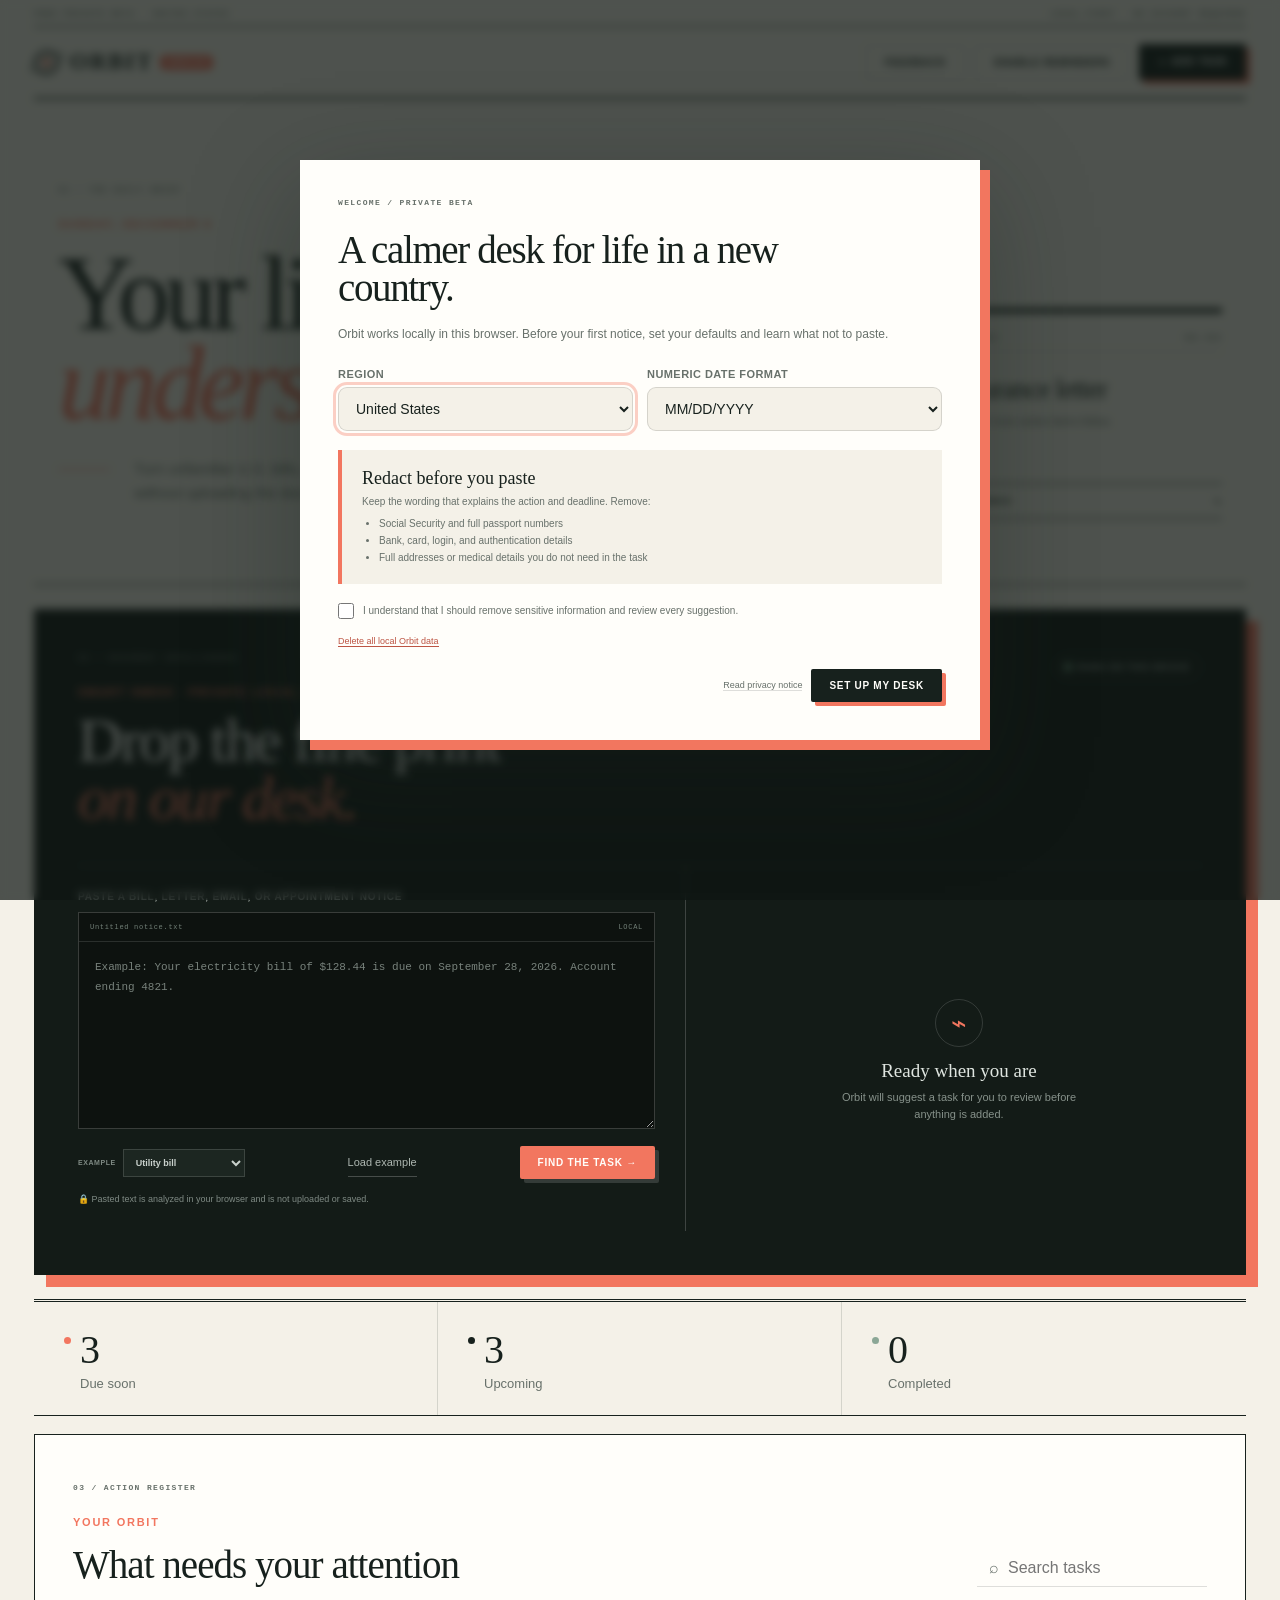
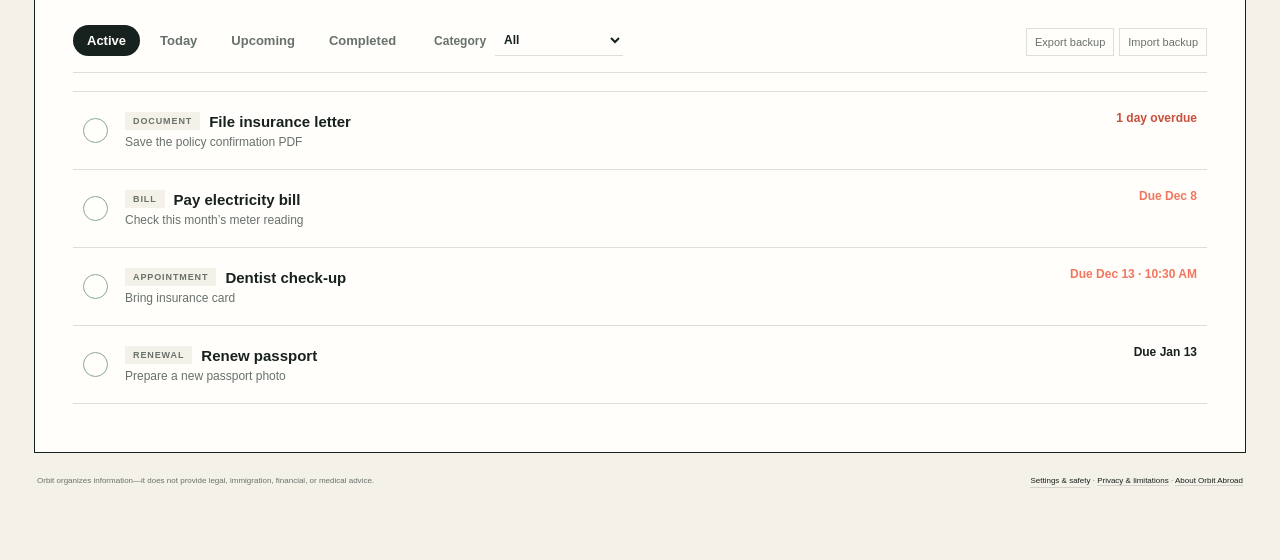
==== app-preview.html @ f22cb24d "Launch Orbit Abroad private beta Add the complete local-first web app, PWA assets, privacy page, doc" ====
<!doctype html>
<html lang="en-US">
<head>
  <meta charset="utf-8">
  <meta name="viewport" content="width=device-width, initial-scale=1">
  <meta name="description" content="Private local-first life admin for international students and expats in the United States.">
  <meta name="referrer" content="no-referrer">
  <meta name="robots" content="noindex, nofollow">
  <meta name="theme-color" content="#f2efe5">
  <title>Orbit Abroad — Your private life-admin desk</title>
  <link rel="canonical" href="https://gdifranco1.github.io/orbit-abroad/app.html">
  <style>
:root {
  --paper: #f4f1e8;
  --paper-deep: #e9e4d7;
  --ink: #17211d;
  --muted: #68716b;
  --line: rgba(23, 33, 29, .14);
  --coral: #f2765f;
  --coral-soft: #f9d8ce;
  --sage: #8ba796;
  --sage-soft: #dce7dd;
  --white: #fffefa;
  --shadow: 0 24px 70px rgba(35, 43, 38, .14);
}

* { box-sizing: border-box; }
html { scroll-behavior: smooth; }
body {
  margin: 0;
  min-width: 320px;
  color: var(--ink);
  background: var(--paper);
  font-family: Inter, ui-sans-serif, -apple-system, BlinkMacSystemFont, "Segoe UI", sans-serif;
  -webkit-font-smoothing: antialiased;
}
button, input, select, textarea { font: inherit; }
button { color: inherit; }
button:focus-visible, input:focus-visible, select:focus-visible, textarea:focus-visible {
  outline: 3px solid rgba(242, 118, 95, .35);
  outline-offset: 2px;
}

.app-shell { max-width: 1180px; margin: 0 auto; padding: 0 28px 64px; }
.topbar {
  height: 86px; display: flex; align-items: center; justify-content: space-between;
  border-bottom: 1px solid var(--line);
}
.brand { display: inline-flex; align-items: center; gap: 11px; color: var(--ink); text-decoration: none; font-weight: 760; font-size: 20px; letter-spacing: -.03em; }
.brand-mark { width: 29px; height: 29px; border: 2px solid var(--ink); border-radius: 50%; position: relative; display: grid; place-items: center; }
.brand-mark::before { content: ""; position: absolute; width: 38px; height: 13px; border: 1.5px solid var(--ink); border-radius: 50%; transform: rotate(-25deg); }
.brand-mark span { width: 7px; height: 7px; background: var(--coral); border-radius: 50%; }
.plus-badge { margin-left: -4px; padding: 3px 6px; border-radius: 5px; color: var(--white); background: var(--coral); font-size: 8px; letter-spacing: .12em; }
.header-actions { display: flex; align-items: center; gap: 10px; }
.button { border: 0; border-radius: 999px; padding: 11px 18px; cursor: pointer; font-weight: 700; transition: transform .18s ease, box-shadow .18s ease, background .18s ease; }
.button:hover { transform: translateY(-1px); }
.button-dark { color: var(--white); background: var(--ink); box-shadow: 0 8px 20px rgba(23,33,29,.16); }
.button-dark:hover { box-shadow: 0 12px 24px rgba(23,33,29,.22); }
.button-coral { color: var(--white); background: var(--coral); box-shadow: 0 8px 20px rgba(242,118,95,.2); }
.button-coral:hover { box-shadow: 0 12px 25px rgba(242,118,95,.3); }
.button-quiet { background: transparent; border: 1px solid var(--line); }
.button-quiet:hover { background: rgba(255,255,255,.45); }

.hero { min-height: 380px; padding: 72px 4% 55px; display: flex; align-items: center; justify-content: space-between; overflow: hidden; }
.eyebrow { margin: 0 0 14px; color: var(--coral); font-size: 11px; font-weight: 850; letter-spacing: .16em; text-transform: uppercase; }
h1 { margin: 0; max-width: 690px; font-family: Georgia, "Times New Roman", serif; font-size: clamp(50px, 7.2vw, 86px); line-height: .92; letter-spacing: -.055em; font-weight: 500; }
h1 em { color: var(--coral); font-weight: 500; }
.hero-copy { max-width: 540px; margin: 27px 0 0; color: var(--muted); font-size: 17px; line-height: 1.65; }
.hero-orbit { flex: 0 0 260px; width: 260px; height: 260px; margin-left: 20px; border: 1px solid var(--line); border-radius: 50%; position: relative; transform: rotate(-16deg); }
.hero-orbit::before, .hero-orbit::after { content: ""; position: absolute; inset: 34px; border: 1px solid var(--line); border-radius: 50%; }
.hero-orbit::after { inset: 76px; }
.planet { position: absolute; left: 50%; top: 50%; width: 66px; height: 66px; transform: translate(-50%,-50%); border-radius: 50%; background: var(--ink); box-shadow: inset -13px -8px 0 rgba(255,255,255,.08), 0 18px 40px rgba(23,33,29,.22); }
.moon { position: absolute; border-radius: 50%; }
.moon-one { width: 22px; height: 22px; background: var(--coral); left: 22px; top: 82px; }
.moon-two { width: 11px; height: 11px; background: var(--sage); right: 32px; bottom: 58px; }

.smart-inbox { margin-bottom: 22px; padding: 36px 38px 38px; border: 1px solid var(--line); border-radius: 22px; color: var(--white); background: var(--ink); box-shadow: 0 22px 55px rgba(23,33,29,.18); }
.smart-heading { display: flex; align-items: start; justify-content: space-between; gap: 24px; }
.smart-heading h2 { margin: 0; font-family: Georgia, serif; font-size: clamp(27px, 4vw, 40px); font-weight: 500; letter-spacing: -.035em; }
.local-pill { display: inline-flex; align-items: center; gap: 7px; flex: 0 0 auto; padding: 8px 11px; border: 1px solid rgba(255,255,255,.14); border-radius: 999px; color: #b9c3bd; font-size: 9px; font-weight: 800; letter-spacing: .07em; text-transform: uppercase; }
.local-pill i { width: 6px; height: 6px; border-radius: 50%; background: #94c7a6; box-shadow: 0 0 8px #94c7a6; }
.smart-grid { display: grid; grid-template-columns: minmax(0,1.04fr) minmax(0,.96fr); gap: 18px; margin-top: 28px; }
.paste-panel, .review-panel { min-height: 294px; padding: 22px; border: 1px solid rgba(255,255,255,.13); border-radius: 14px; background: rgba(255,255,255,.045); }
.paste-panel label { display: block; margin-bottom: 10px; color: #c8d0ca; font-size: 10px; font-weight: 800; letter-spacing: .08em; text-transform: uppercase; }
.paste-panel textarea { width: 100%; min-height: 145px; padding: 14px; border: 1px solid rgba(255,255,255,.14); border-radius: 10px; outline: 0; color: var(--white); background: rgba(0,0,0,.2); font-size: 13px; line-height: 1.6; resize: vertical; }
.paste-panel textarea:focus { border-color: var(--coral); box-shadow: 0 0 0 3px rgba(242,118,95,.14); }
.paste-panel textarea::placeholder { color: #78827c; }
.paste-actions { display: flex; align-items: center; justify-content: space-between; gap: 14px; margin-top: 13px; }
.text-action { padding: 8px 0; border: 0; border-bottom: 1px solid rgba(255,255,255,.22); color: #aeb7b1; background: transparent; cursor: pointer; font-size: 11px; }
.text-action:hover { color: var(--white); }
.smart-privacy { margin: 15px 0 0; color: #7f8a84; font-size: 9px; }
.review-panel { display: flex; flex-direction: column; }
.review-empty { max-width: 255px; margin: auto; text-align: center; color: #86918a; }
.review-empty .scan-mark { display: grid; place-items: center; width: 48px; height: 48px; margin: 0 auto 13px; border: 1px solid rgba(255,255,255,.14); border-radius: 50%; color: var(--coral); font-size: 26px; }
.review-empty strong { display: block; margin-bottom: 7px; color: #dfe5e0; font-family: Georgia, serif; font-size: 19px; font-weight: 500; }
.review-empty p { margin: 0; font-size: 11px; line-height: 1.55; }
.review-topline { display: flex; align-items: center; justify-content: space-between; gap: 15px; margin-bottom: 15px; }
.review-topline p { margin: 0; color: #9ba69f; font-size: 9px; font-weight: 800; letter-spacing: .12em; text-transform: uppercase; }
.confidence { display: flex; align-items: center; gap: 7px; color: #c6cec8; font-size: 9px; }
.confidence-meter { width: 54px; height: 4px; overflow: hidden; border-radius: 99px; background: rgba(255,255,255,.12); }
.confidence-meter i { display: block; height: 100%; border-radius: inherit; background: var(--coral); }
.finding-list { display: flex; gap: 6px; margin-bottom: 15px; overflow: hidden; }
.finding-chip { max-width: 120px; padding: 5px 7px; overflow: hidden; border-radius: 5px; color: #cbd3cd; background: rgba(255,255,255,.08); font-size: 8px; text-overflow: ellipsis; white-space: nowrap; }
.smart-fields { display: grid; grid-template-columns: 1fr 1fr; gap: 10px; }
.smart-field { display: grid; gap: 5px; color: #8e9992; font-size: 8px; font-weight: 800; letter-spacing: .08em; text-transform: uppercase; }
.smart-field.wide { grid-column: 1/-1; }
.smart-field input, .smart-field select { width: 100%; min-width: 0; padding: 9px 10px; border: 1px solid rgba(255,255,255,.13); border-radius: 7px; color: var(--white); background: #222c27; font-size: 11px; font-weight: 600; letter-spacing: normal; text-transform: none; }
.smart-field input:focus, .smart-field select:focus { border-color: var(--coral); outline: 0; }
.smart-warning { margin: 9px 0 0; color: #ffc2b6; font-size: 9px; }
.review-actions { display: flex; align-items: center; justify-content: space-between; gap: 10px; margin-top: auto; padding-top: 15px; }
.review-actions .button { padding: 9px 14px; font-size: 11px; }
.review-actions small { color: #7f8a84; font-size: 8px; }

.stats { display: grid; grid-template-columns: repeat(3, 1fr); background: rgba(255,254,250,.64); border: 1px solid var(--line); border-radius: 22px 22px 0 0; }
.stats article { position: relative; padding: 27px 32px; border-right: 1px solid var(--line); }
.stats article:last-child { border-right: 0; }
.stats strong { display: block; margin-left: 18px; font-family: Georgia, serif; font-size: 34px; font-weight: 500; }
.stats p { margin: 3px 0 0 18px; color: var(--muted); font-size: 13px; }
.stat-dot { position: absolute; top: 35px; left: 30px; width: 7px; height: 7px; border-radius: 50%; }
.coral { background: var(--coral); }.ink { background: var(--ink); }.sage { background: var(--sage); }

.workspace { min-height: 420px; padding: 42px 40px; background: var(--white); border: 1px solid var(--line); border-top: 0; border-radius: 0 0 22px 22px; box-shadow: var(--shadow); }
.section-heading, .controls { display: flex; align-items: end; justify-content: space-between; gap: 24px; }
.section-heading h2, .dialog-heading h2 { margin: 0; font-family: Georgia, serif; font-size: 31px; font-weight: 500; letter-spacing: -.025em; }
.search-field { display: flex; align-items: center; gap: 7px; width: 230px; padding: 8px 12px; border-bottom: 1px solid var(--line); color: var(--muted); }
.search-field input { width: 100%; border: 0; outline: 0; background: transparent; }
.controls { margin-top: 38px; padding-bottom: 16px; border-bottom: 1px solid var(--line); }
.tabs { display: flex; gap: 6px; flex-wrap: wrap; }
.tab { padding: 8px 14px; border: 0; border-radius: 999px; background: transparent; color: var(--muted); cursor: pointer; font-size: 13px; font-weight: 700; }
.tab:hover { background: var(--paper); }
.tab.active { color: var(--white); background: var(--ink); }
.select-wrap { display: flex; align-items: center; gap: 9px; color: var(--muted); font-size: 12px; font-weight: 700; }
.select-wrap select { border: 0; border-bottom: 1px solid var(--line); padding: 7px 22px 7px 5px; background: transparent; color: var(--ink); }
.data-actions { display: flex; align-items: center; gap: 5px; margin-left: auto; }
.data-actions .mini-button { padding: 7px 8px; border: 1px solid var(--line); text-decoration: none; }
.import-label { cursor: pointer; }
.task-list { display: grid; gap: 11px; padding-top: 18px; }
.task-card { display: grid; grid-template-columns: auto minmax(0,1fr) auto; align-items: center; gap: 17px; padding: 18px 20px; border: 1px solid var(--line); border-radius: 14px; background: var(--white); transition: transform .18s ease, box-shadow .18s ease, border .18s ease; animation: rise .3s ease both; }
.task-card:hover { transform: translateY(-2px); border-color: rgba(23,33,29,.26); box-shadow: 0 12px 28px rgba(35,43,38,.08); }
.task-card.is-complete { opacity: .62; }
.task-card.is-complete .task-title { text-decoration: line-through; }
.check-button { width: 25px; height: 25px; display: grid; place-items: center; border: 1.5px solid var(--sage); border-radius: 50%; background: transparent; color: transparent; cursor: pointer; }
.check-button:hover, .is-complete .check-button { color: var(--white); background: var(--sage); }
.task-main { min-width: 0; }
.task-topline { display: flex; align-items: center; gap: 9px; flex-wrap: wrap; }
.category-pill { padding: 4px 8px; border-radius: 999px; background: var(--paper); color: var(--muted); font-size: 9px; font-weight: 850; letter-spacing: .1em; text-transform: uppercase; }
.task-title { margin: 0; font-size: 15px; font-weight: 780; overflow-wrap: anywhere; }
.task-note { margin: 5px 0 0; color: var(--muted); font-size: 12px; white-space: nowrap; overflow: hidden; text-overflow: ellipsis; }
.task-side { min-width: 135px; text-align: right; }
.due-label { display: block; font-size: 12px; font-weight: 780; }
.due-label.overdue { color: #c84f3c; }
.due-label.soon { color: var(--coral); }
.task-actions { display: flex; justify-content: flex-end; gap: 2px; margin-top: 5px; opacity: 0; transition: opacity .18s; }
.task-card:hover .task-actions, .task-card:focus-within .task-actions { opacity: 1; }
.mini-button { border: 0; padding: 4px 6px; color: var(--muted); background: transparent; cursor: pointer; font-size: 11px; }
.mini-button:hover { color: var(--ink); text-decoration: underline; }
.empty-state { padding: 65px 20px; text-align: center; color: var(--muted); }
.empty-state strong { display: block; margin-bottom: 7px; color: var(--ink); font-family: Georgia, serif; font-size: 23px; font-weight: 500; }

#taskDialog { width: min(620px, calc(100% - 28px)); padding: 0; border: 0; border-radius: 22px; color: var(--ink); background: var(--white); box-shadow: 0 28px 90px rgba(23,33,29,.3); }
#taskDialog::backdrop { background: rgba(23,33,29,.48); backdrop-filter: blur(3px); }
#taskForm { padding: 31px; }
.dialog-heading { display: flex; align-items: start; justify-content: space-between; margin-bottom: 27px; }
.icon-button { width: 34px; height: 34px; border: 1px solid var(--line); border-radius: 50%; background: transparent; cursor: pointer; font-size: 22px; line-height: 1; }
.field-grid { display: grid; grid-template-columns: 1fr 1fr; gap: 15px; }
.field { display: grid; gap: 7px; color: var(--muted); font-size: 11px; font-weight: 800; letter-spacing: .04em; text-transform: uppercase; }
.field-wide { margin-bottom: 15px; }
.field input, .field select, .field textarea { width: 100%; padding: 12px 13px; border: 1px solid var(--line); border-radius: 9px; color: var(--ink); background: var(--paper); font-size: 14px; font-weight: 500; letter-spacing: normal; text-transform: none; resize: vertical; }
.field small { font-weight: 500; text-transform: none; }
.privacy-note { margin: 17px 0 0; color: var(--muted); font-size: 11px; }
.dialog-actions { display: flex; justify-content: flex-end; gap: 9px; margin-top: 21px; }
.toast { position: fixed; left: 50%; bottom: 25px; z-index: 10; padding: 11px 17px; border-radius: 999px; color: var(--white); background: var(--ink); box-shadow: var(--shadow); font-size: 13px; font-weight: 700; opacity: 0; transform: translate(-50%, 20px); pointer-events: none; transition: .25s ease; }
.toast.show { opacity: 1; transform: translate(-50%,0); }
@keyframes rise { from { opacity: 0; transform: translateY(7px); } }

/* Editorial command-center layer */
body {
  background:
    linear-gradient(90deg, transparent 0, transparent calc(50% - .5px), rgba(23,33,29,.035) 50%, transparent calc(50% + .5px)),
    var(--paper);
}
.app-shell { max-width: 1280px; padding: 0 34px 72px; }
.edition-bar { height: 27px; display: flex; align-items: center; justify-content: space-between; border-bottom: 1px solid var(--ink); color: var(--muted); font-family: ui-monospace, SFMono-Regular, Menlo, monospace; font-size: 8px; font-weight: 700; letter-spacing: .14em; text-transform: uppercase; }
.topbar { height: 73px; border-bottom: 3px double var(--ink); }
.brand { font-family: Georgia, serif; font-size: 23px; letter-spacing: .08em; }
.brand-mark { width: 25px; height: 25px; }
.brand-mark::before { width: 34px; height: 11px; }
.button { border-radius: 2px; text-transform: uppercase; letter-spacing: .075em; font-size: 10px; }
.button-dark { box-shadow: 4px 4px 0 var(--coral); }
.button-dark:hover { box-shadow: 6px 6px 0 var(--coral); transform: translate(-1px,-1px); }
.button-coral { box-shadow: 4px 4px 0 rgba(255,255,255,.14); }
.section-number { margin: 0 0 24px; color: var(--muted); font-family: ui-monospace, SFMono-Regular, Menlo, monospace; font-size: 8px; font-weight: 800; letter-spacing: .17em; }
.section-number.inverse { color: #77847d; }
.hero { min-height: 485px; display: grid; grid-template-columns: minmax(0,1fr) 315px; gap: 8%; padding: 72px 2% 65px; border-bottom: 1px solid var(--ink); }
.hero-story { min-width: 0; }
.hero .eyebrow { margin-bottom: 19px; }
h1 { max-width: 800px; font-size: clamp(62px, 8.2vw, 106px); line-height: .86; }
.hero-copy { max-width: 610px; padding-left: 76px; position: relative; font-size: 15px; }
.hero-copy::before { content: ""; position: absolute; left: 0; top: 12px; width: 52px; height: 1px; background: var(--coral); }
.daily-brief { align-self: end; padding: 20px 0 0; border-top: 5px solid var(--ink); border-bottom: 1px solid var(--ink); }
.brief-rule { display: flex; justify-content: space-between; padding-bottom: 9px; border-bottom: 1px solid var(--line); color: var(--muted); font-size: 8px; font-weight: 800; letter-spacing: .13em; text-transform: uppercase; }
.daily-brief > strong { display: block; margin: 23px 0 9px; font-family: Georgia, serif; font-size: 27px; font-weight: 500; line-height: 1.06; letter-spacing: -.025em; }
.daily-brief > p { min-height: 48px; margin: 0; color: var(--muted); font-size: 11px; line-height: 1.55; }
.brief-link { width: 100%; display: flex; justify-content: space-between; margin-top: 22px; padding: 12px 0; border: 0; border-top: 1px solid var(--ink); color: var(--ink); background: transparent; cursor: pointer; font-size: 9px; font-weight: 850; letter-spacing: .1em; text-transform: uppercase; }
.brief-link:hover { color: var(--coral); }

.smart-inbox { position: relative; margin: 24px 0; padding: 44px; overflow: hidden; border: 0; border-radius: 0; background: #131b17; box-shadow: 12px 12px 0 var(--coral); }
.smart-inbox::after { content: "ORBIT / READS LOCALLY / 02"; position: absolute; right: -96px; top: 50%; color: rgba(255,255,255,.045); font-family: ui-monospace, monospace; font-size: 9px; letter-spacing: .18em; transform: rotate(90deg); }
.smart-heading h2 { font-size: clamp(38px, 5vw, 62px); line-height: .93; }
.smart-heading h2 em { color: var(--coral); font-weight: 500; }
.smart-grid { grid-template-columns: minmax(0,1.08fr) minmax(350px,.92fr); gap: 0; margin-top: 38px; border-top: 1px solid rgba(255,255,255,.18); }
.paste-panel, .review-panel { min-height: 365px; padding: 25px 0 0; border: 0; border-radius: 0; background: transparent; }
.paste-panel { padding-right: 30px; }
.review-panel { padding-left: 30px; border-left: 1px solid rgba(255,255,255,.18); }
.document-input { position: relative; overflow: hidden; border: 1px solid rgba(255,255,255,.18); background: #0d120f; }
.document-chrome { height: 29px; display: flex; align-items: center; justify-content: space-between; padding: 0 11px; border-bottom: 1px solid rgba(255,255,255,.12); color: #728078; font-family: ui-monospace, monospace; font-size: 7px; letter-spacing: .1em; }
.paste-panel textarea { min-height: 177px; display: block; padding: 16px; border: 0; border-radius: 0; background: transparent; font-family: ui-monospace, SFMono-Regular, Menlo, monospace; font-size: 11px; line-height: 1.75; }
.paste-panel textarea:focus { box-shadow: inset 3px 0 0 var(--coral); }
.scan-beam { position: absolute; left: 0; right: 0; top: 29px; height: 2px; opacity: 0; background: var(--coral); box-shadow: 0 0 14px var(--coral), 0 10px 34px rgba(242,118,95,.28); pointer-events: none; }
.smart-inbox.is-scanning .scan-beam { opacity: 1; animation: scanDocument 1.2s cubic-bezier(.65,0,.35,1) infinite; }
.smart-inbox.is-scanning textarea { color: #a5aea8; }
.paste-actions { margin-top: 17px; }
.example-picker { display: flex !important; align-items: center; gap: 7px; margin: 0 !important; color: #7f8a84 !important; font-size: 7px !important; }
.example-picker select { max-width: 122px; padding: 7px 20px 7px 8px; border: 1px solid rgba(255,255,255,.14); color: #c9d1cc; background: #1c2621; font-size: 9px; }
.finding-list { flex-wrap: wrap; overflow: visible; }
.finding-chip { position: relative; max-width: 145px; border-radius: 0; animation: editorialReveal .34s ease both; }
.finding-chip::before { content: "+"; margin-right: 4px; color: var(--coral); }
.review-panel.has-result { animation: editorialReveal .4s ease both; }
.smart-field input, .smart-field select { border-radius: 0; background: #1c2621; }
.confidence-meter { border-radius: 0; }
.confidence-meter i { border-radius: 0; }
.analysis-stage { width: 100%; margin: auto 0; }
.analysis-kicker { display: flex; align-items: center; gap: 9px; margin-bottom: 25px; color: var(--coral); font-family: ui-monospace, monospace; font-size: 8px; font-weight: 800; letter-spacing: .16em; text-transform: uppercase; }
.analysis-kicker i { width: 7px; height: 7px; border-radius: 50%; background: var(--coral); box-shadow: 0 0 0 0 rgba(242,118,95,.5); animation: signalPulse 1.1s infinite; }
.analysis-stage > strong { display: block; margin-bottom: 24px; font-family: Georgia, serif; font-size: 25px; font-weight: 500; }
.analysis-steps { border-top: 1px solid rgba(255,255,255,.14); }
.analysis-step { display: grid; grid-template-columns: 25px 1fr auto; gap: 9px; padding: 11px 0; border-bottom: 1px solid rgba(255,255,255,.1); color: #647169; font-family: ui-monospace, monospace; font-size: 8px; letter-spacing: .08em; text-transform: uppercase; transition: color .24s, transform .24s; }
.analysis-step::after { content: "WAITING"; font-size: 7px; }
.analysis-step.active { color: var(--white); transform: translateX(4px); }
.analysis-step.active::after { content: "READING"; color: var(--coral); }
.analysis-step.done { color: #9fb1a7; }
.analysis-step.done::after { content: "FOUND"; color: #94c7a6; }
.analysis-progress { height: 2px; margin-top: 25px; background: rgba(255,255,255,.11); }
.analysis-progress i { display: block; width: 5%; height: 100%; background: var(--coral); transition: width .35s ease; }

.stats { border: 0; border-top: 3px double var(--ink); border-bottom: 1px solid var(--ink); border-radius: 0; background: transparent; }
.stats article { padding: 24px 28px; }
.stats strong { font-size: 40px; }
.workspace { margin-top: 18px; padding: 48px 38px; border: 1px solid var(--ink); border-radius: 0; box-shadow: none; }
.section-heading h2 { font-size: 39px; }
.task-list { gap: 0; }
.task-card { border-width: 0 0 1px; border-radius: 0; padding: 19px 10px; }
.task-card:first-child { border-top: 1px solid var(--line); }
.task-card:hover { transform: translateX(4px); box-shadow: none; background: #faf8f1; }
.category-pill { border-radius: 0; }
.app-trust-footer { display: flex; align-items: start; justify-content: space-between; gap: 30px; padding: 22px 3px 0; color: var(--muted); font-size: 8px; line-height: 1.5; }
.app-trust-footer a { color: var(--ink); text-decoration: none; border-bottom: 1px solid var(--line); }
.footer-button { padding: 0; border: 0; border-bottom: 1px solid var(--line); color: var(--ink); background: transparent; cursor: pointer; font: inherit; }

.launch-dialog { width: min(680px,calc(100% - 28px)); padding: 0; border: 0; border-radius: 0; color: var(--ink); background: var(--white); box-shadow: 10px 10px 0 var(--coral),0 32px 100px rgba(23,33,29,.35); }
.launch-dialog::backdrop { background: rgba(15,22,18,.72); backdrop-filter: blur(4px); }
.launch-dialog form { padding: 38px; }
.launch-dialog h2 { margin: 0; max-width: 550px; font-family: Georgia,serif; font-size: 39px; line-height: .98; font-weight: 500; letter-spacing: -.035em; }
.dialog-lede { max-width: 570px; margin: 17px 0 24px; color: var(--muted); font-size: 12px; line-height: 1.6; }
.onboarding-grid { display: grid; grid-template-columns: 1fr 1fr; gap: 14px; }
.redaction-card { margin: 19px 0; padding: 18px 20px; border-left: 4px solid var(--coral); background: var(--paper); }
.redaction-card strong { font-family: Georgia,serif; font-size: 18px; font-weight: 500; }
.redaction-card p { margin: 7px 0; color: var(--muted); font-size: 10px; }
.redaction-card ul { margin: 8px 0 0; padding-left: 17px; color: var(--muted); font-size: 10px; line-height: 1.7; }
.consent-check { display: flex; align-items: start; gap: 9px; color: var(--muted); font-size: 10px; line-height: 1.5; }
.consent-check input { width: 16px; height: 16px; margin: 0; accent-color: var(--coral); }
.privacy-link { align-self: center; color: var(--muted); font-size: 9px; text-decoration: none; border-bottom: 1px solid var(--line); }
.danger-link { margin-top: 17px; padding: 0; border: 0; border-bottom: 1px solid #bd5544; color: #bd5544; background: transparent; cursor: pointer; font-size: 9px; }
.feedback-dialog .field { margin-bottom: 16px; }

@keyframes scanDocument { 0% { transform: translateY(0); } 50% { transform: translateY(174px); } 100% { transform: translateY(0); } }
@keyframes signalPulse { 70% { box-shadow: 0 0 0 7px rgba(242,118,95,0); } 100% { box-shadow: 0 0 0 0 rgba(242,118,95,0); } }
@keyframes editorialReveal { from { opacity: 0; transform: translateY(7px); } }

@media (max-width: 760px) {
  .app-shell { padding: 0 15px 38px; }
  .edition-bar { display: none; }
  .topbar { height: 72px; }
  .header-actions .button-quiet { display: none; }
  .header-actions #feedbackButton { display: block; padding: 8px; border: 0; }
  .hero { min-height: 0; grid-template-columns: 1fr; gap: 46px; padding: 53px 2% 43px; }
  h1 { font-size: clamp(54px, 16vw, 74px); }
  .hero-copy { padding-left: 0; }
  .hero-copy::before { display: none; }
  .daily-brief { width: 100%; }
  .hero-orbit { display: none; }
  .smart-inbox { margin-right: 6px; padding: 30px 20px; box-shadow: 6px 6px 0 var(--coral); }
  .smart-heading { flex-direction: column; }
  .smart-grid { grid-template-columns: 1fr; }
  .paste-panel { padding-right: 0; }
  .review-panel { padding-left: 0; border-left: 0; border-top: 1px solid rgba(255,255,255,.18); }
  .paste-panel, .review-panel { min-height: 270px; }
  .stats article { padding: 21px 13px; }
  .stats strong, .stats p { margin-left: 12px; }
  .stat-dot { left: 13px; top: 29px; }
  .workspace { padding: 30px 18px; }
  .section-heading { align-items: start; flex-direction: column; }
  .search-field { width: 100%; }
  .controls { align-items: start; flex-direction: column; gap: 13px; }
  .data-actions { margin-left: 0; }
  .task-card { grid-template-columns: auto minmax(0,1fr); gap: 13px; }
  .task-side { grid-column: 2; text-align: left; min-width: 0; }
  .task-actions { justify-content: flex-start; opacity: 1; }
  .field-grid { grid-template-columns: 1fr; }
  .paste-actions { flex-wrap: wrap; }
  .example-picker { order: 1; }
  #exampleButton { order: 2; }
  #analyzeButton { order: 3; margin-left: auto; }
  .app-trust-footer { flex-direction: column; gap: 10px; }
  .launch-dialog form { padding: 27px 21px; }
  .launch-dialog h2 { font-size: 32px; }
  .onboarding-grid { grid-template-columns: 1fr; }
}

@media (prefers-reduced-motion: reduce) { *, *::before, *::after { scroll-behavior: auto !important; animation: none !important; transition: none !important; } .scan-beam { display: none; } }

</style>
</head>
<body>
  <div class="app-shell">
    <div class="edition-bar">
      <span>Free private beta · United States</span>
      <span>Local-first · No account required</span>
    </div>
    <header class="topbar">
      <a class="brand" href="#" aria-label="Orbit home">
        <span class="brand-mark" aria-hidden="true"><span></span></span>
        <span>ORBIT</span><span class="plus-badge">ABROAD</span>
      </a>
      <div class="header-actions">
        <button class="button button-quiet" id="installButton" type="button" hidden>Install app</button>
        <button class="button button-quiet" id="feedbackButton" type="button">Feedback</button>
        <button class="button button-quiet" id="notificationButton" type="button">Enable reminders</button>
        <button class="button button-dark" id="openFormButton" type="button"><span aria-hidden="true">＋</span> Add task</button>
      </div>
    </header>

    <main>
      <section class="hero">
        <div class="hero-story">
          <p class="section-number">01 / THE DAILY BRIEF</p>
          <p class="eyebrow" id="todayLabel"></p>
          <h1>Your life abroad,<br><em>understood.</em></h1>
          <p class="hero-copy">Turn unfamiliar U.S. bills, notices, appointments, and renewals into clear tasks—without uploading the document.</p>
        </div>
        <aside class="daily-brief">
          <div class="brief-rule"><span>Today’s briefing</span><span id="briefIssue">No. 001</span></div>
          <strong id="briefHeadline">Your desk is being prepared.</strong>
          <p id="briefCopy">Orbit is checking what needs your attention next.</p>
          <button class="brief-link" id="briefInboxButton" type="button">Open Smart Inbox <span>↘</span></button>
        </aside>
      </section>

      <section class="smart-inbox" id="smartInbox">
        <div class="smart-heading">
          <div>
            <p class="section-number inverse">02 / DOCUMENT INTELLIGENCE</p>
            <p class="eyebrow">SMART INBOX · PRIVATE LOCAL ANALYSIS</p>
            <h2>Drop the fine print<br><em>on our desk.</em></h2>
          </div>
          <span class="local-pill"><i></i> Runs on this device</span>
        </div>

        <div class="smart-grid">
          <div class="paste-panel">
            <label for="inboxText">Paste a bill, letter, email, or appointment notice</label>
            <div class="document-input">
              <div class="document-chrome"><span>Untitled notice.txt</span><span>LOCAL</span></div>
              <textarea id="inboxText" rows="8" placeholder="Example: Your electricity bill of $128.44 is due on September 28, 2026. Account ending 4821."></textarea>
              <div class="scan-beam" aria-hidden="true"></div>
            </div>
            <div class="paste-actions">
              <label class="example-picker"><span>Example</span><select id="exampleSelect"><option value="utility">Utility bill</option><option value="visa">Visa reminder</option><option value="appointment">Health appointment</option><option value="university">University document</option></select></label>
              <button class="text-action" id="exampleButton" type="button">Load example</button>
              <button class="button button-coral" id="analyzeButton" type="button">Find the task <span aria-hidden="true">→</span></button>
            </div>
            <p class="smart-privacy">🔒 Pasted text is analyzed in your browser and is not uploaded or saved.</p>
          </div>
          <div class="review-panel" id="smartReview" aria-live="polite">
            <div class="review-empty">
              <span class="scan-mark" aria-hidden="true">⌁</span>
              <strong>Ready when you are</strong>
              <p>Orbit will suggest a task for you to review before anything is added.</p>
            </div>
          </div>
        </div>
      </section>

      <section class="stats" aria-label="Task summary">
        <article><span class="stat-dot coral"></span><strong id="dueSoonCount">0</strong><p>Due soon</p></article>
        <article><span class="stat-dot ink"></span><strong id="upcomingCount">0</strong><p>Upcoming</p></article>
        <article><span class="stat-dot sage"></span><strong id="completedCount">0</strong><p>Completed</p></article>
      </section>

      <section class="workspace">
        <div class="section-heading">
          <div>
            <p class="section-number">03 / ACTION REGISTER</p>
            <p class="eyebrow">YOUR ORBIT</p>
            <h2>What needs your attention</h2>
          </div>
          <label class="search-field">
            <span aria-hidden="true">⌕</span>
            <input id="searchInput" type="search" placeholder="Search tasks" autocomplete="off">
          </label>
        </div>

        <div class="controls">
          <div class="tabs" id="viewTabs" role="tablist" aria-label="Task views">
            <button class="tab active" data-view="active" role="tab">Active</button>
            <button class="tab" data-view="today" role="tab">Today</button>
            <button class="tab" data-view="upcoming" role="tab">Upcoming</button>
            <button class="tab" data-view="completed" role="tab">Completed</button>
          </div>
          <label class="select-wrap">Category
            <select id="categoryFilter">
              <option value="all">All</option>
              <option value="bill">Bills</option>
              <option value="renewal">Renewals</option>
              <option value="appointment">Appointments</option>
              <option value="document">Documents</option>
            </select>
          </label>
          <div class="data-actions">
            <button class="mini-button" id="exportButton" type="button">Export backup</button>
            <label class="mini-button import-label">Import backup<input id="importInput" type="file" accept="application/json,.json" hidden></label>
          </div>
        </div>

        <div class="task-list" id="taskList" aria-live="polite"></div>
      </section>
      <div class="app-trust-footer">
        <span>Orbit organizes information—it does not provide legal, immigration, financial, or medical advice.</span>
        <span><button class="footer-button" id="settingsButton" type="button">Settings & safety</button> · <a href="file:///home/caragon/giulio-workspace/orbit-abroad/privacy-preview.html">Privacy & limitations</a> · <a href="file:///home/caragon/giulio-workspace/orbit-abroad/preview.html">About Orbit Abroad</a></span>
      </div>
    </main>
  </div>

  <dialog id="welcomeDialog" class="launch-dialog">
    <form id="welcomeForm" method="dialog">
      <p class="section-number">WELCOME / PRIVATE BETA</p>
      <h2>A calmer desk for life in a new country.</h2>
      <p class="dialog-lede">Orbit works locally in this browser. Before your first notice, set your defaults and learn what not to paste.</p>
      <div class="onboarding-grid">
        <label class="field">Region
          <select id="regionInput"><option value="US" selected>United States</option><option value="CA">Canada</option><option value="GB">United Kingdom</option><option value="EU">European Union</option><option value="other">Other</option></select>
        </label>
        <label class="field">Numeric date format
          <select id="dateOrderInput"><option value="MDY" selected>MM/DD/YYYY</option><option value="DMY">DD/MM/YYYY</option><option value="YMD">YYYY-MM-DD</option></select>
        </label>
      </div>
      <div class="redaction-card">
        <strong>Redact before you paste</strong>
        <p>Keep the wording that explains the action and deadline. Remove:</p>
        <ul><li>Social Security and full passport numbers</li><li>Bank, card, login, and authentication details</li><li>Full addresses or medical details you do not need in the task</li></ul>
      </div>
      <label class="consent-check"><input id="redactionConsent" type="checkbox" required><span>I understand that I should remove sensitive information and review every suggestion.</span></label>
      <button class="danger-link" id="resetDataButton" type="button">Delete all local Orbit data</button>
      <div class="dialog-actions"><a class="privacy-link" href="file:///home/caragon/giulio-workspace/orbit-abroad/privacy-preview.html">Read privacy notice</a><button class="button button-dark" type="submit">Set up my desk</button></div>
    </form>
  </dialog>

  <dialog id="feedbackDialog" class="launch-dialog feedback-dialog">
    <form id="feedbackForm" method="dialog">
      <div class="dialog-heading"><div><p class="eyebrow">PRIVATE BETA FEEDBACK</p><h2>Help shape Orbit.</h2></div><button class="icon-button" id="closeFeedbackButton" type="button" aria-label="Close">×</button></div>
      <label class="field">How useful was this session?
        <select id="feedbackRating"><option value="5">5 — Extremely useful</option><option value="4">4 — Useful</option><option value="3">3 — Somewhat useful</option><option value="2">2 — Not very useful</option><option value="1">1 — Not useful</option></select>
      </label>
      <label class="field field-wide">What confused you or felt missing?
        <textarea id="feedbackText" rows="5" maxlength="1000" required placeholder="The most important thing for us to improve is…"></textarea>
      </label>
      <p class="privacy-note">Feedback stays in this form until you download it. Orbit does not send it automatically.</p>
      <div class="dialog-actions"><a class="privacy-link" href="mailto:gdifranco100@gmail.com?subject=Orbit%20Abroad%20beta%20feedback">Email instead</a><button class="button button-dark" type="submit">Download feedback note</button></div>
    </form>
  </dialog>

  <dialog id="taskDialog">
    <form id="taskForm" method="dialog">
      <div class="dialog-heading">
        <div><p class="eyebrow">NEW ITEM</p><h2>Add to your orbit</h2></div>
        <button class="icon-button" id="closeFormButton" type="button" aria-label="Close">×</button>
      </div>

      <label class="field field-wide">What needs doing?
        <input id="titleInput" name="title" maxlength="80" required placeholder="e.g. Renew passport">
      </label>
      <div class="field-grid">
        <label class="field">Category
          <select id="categoryInput" name="category">
            <option value="bill">Bill</option>
            <option value="renewal">Renewal</option>
            <option value="appointment">Appointment</option>
            <option value="document">Document</option>
          </select>
        </label>
        <label class="field">Deadline
          <input id="dateInput" name="date" type="date" required>
        </label>
        <label class="field">Time <small>(optional)</small>
          <input id="timeInput" name="time" type="time">
        </label>
        <label class="field">Remind me
          <select id="reminderInput" name="reminder">
            <option value="0">At deadline</option>
            <option value="15">15 minutes before</option>
            <option value="60">1 hour before</option>
            <option value="1440" selected>1 day before</option>
            <option value="10080">1 week before</option>
            <option value="none">No reminder</option>
          </select>
        </label>
      </div>
      <label class="field field-wide">Note or reference <small>(optional)</small>
        <textarea id="notesInput" name="notes" maxlength="240" rows="3" placeholder="Account, location, document name…"></textarea>
      </label>
      <p class="privacy-note">🔒 Saved only in this browser on this device.</p>
      <div class="dialog-actions">
        <button class="button button-quiet" id="cancelFormButton" type="button">Cancel</button>
        <button class="button button-dark" type="submit">Add task</button>
      </div>
    </form>
  </dialog>

  <div class="toast" id="toast" role="status" aria-live="polite"></div>
  <script>
(function (root, factory) {
  const api = factory();
  if (typeof module === "object" && module.exports) module.exports = api;
  root.LifeAdminCore = api;
})(typeof globalThis !== "undefined" ? globalThis : this, function () {
  "use strict";

  const CATEGORIES = ["bill", "renewal", "appointment", "document"];

  function parseDeadline(task) {
    const time = task.time || "23:59";
    return new Date(`${task.date}T${time}:00`);
  }

  function dayKey(value) {
    const date = value instanceof Date ? value : new Date(value);
    return `${date.getFullYear()}-${String(date.getMonth() + 1).padStart(2, "0")}-${String(date.getDate()).padStart(2, "0")}`;
  }

  function statusOf(task, now = new Date()) {
    if (task.completed) return "completed";
    const deadline = parseDeadline(task);
    if (dayKey(deadline) === dayKey(now)) return "today";
    if (deadline.getTime() < now.getTime()) return "overdue";
    return "upcoming";
  }

  function daysUntil(task, now = new Date()) {
    const today = new Date(now.getFullYear(), now.getMonth(), now.getDate());
    const due = parseDeadline(task);
    const dueDay = new Date(due.getFullYear(), due.getMonth(), due.getDate());
    return Math.round((dueDay - today) / 86400000);
  }

  function sortTasks(tasks) {
    return [...tasks].sort((a, b) => {
      if (a.completed !== b.completed) return a.completed ? 1 : -1;
      return parseDeadline(a) - parseDeadline(b);
    });
  }

  function validateTask(task) {
    const errors = [];
    if (!task.title || !task.title.trim()) errors.push("Give the task a title.");
    if (!CATEGORIES.includes(task.category)) errors.push("Choose a valid category.");
    if (!/^\d{4}-\d{2}-\d{2}$/.test(task.date || "") || Number.isNaN(parseDeadline(task).getTime())) errors.push("Choose a valid deadline.");
    return errors;
  }

  function filterTasks(tasks, options = {}, now = new Date()) {
    const view = options.view || "active";
    const category = options.category || "all";
    const query = (options.query || "").trim().toLowerCase();
    return sortTasks(tasks).filter((task) => {
      const status = statusOf(task, now);
      if (view === "active" && status === "completed") return false;
      if (view === "today" && !["today", "overdue"].includes(status)) return false;
      if (view === "upcoming" && status !== "upcoming") return false;
      if (view === "completed" && status !== "completed") return false;
      if (category !== "all" && task.category !== category) return false;
      if (query && !`${task.title} ${task.notes || ""}`.toLowerCase().includes(query)) return false;
      return true;
    });
  }

  function escapeIcs(value) {
    return String(value || "").replace(/\\/g, "\\\\").replace(/\n/g, "\\n").replace(/,/g, "\\,").replace(/;/g, "\\;");
  }

  function icsDate(date) {
    return `${date.getFullYear()}${String(date.getMonth() + 1).padStart(2, "0")}${String(date.getDate()).padStart(2, "0")}T${String(date.getHours()).padStart(2, "0")}${String(date.getMinutes()).padStart(2, "0")}00`;
  }

  function buildIcs(task, now = new Date()) {
    const start = parseDeadline(task);
    const end = new Date(start.getTime() + 30 * 60000);
    const reminder = task.reminder === "none" ? null : Math.max(0, Number(task.reminder || 0));
    const alarm = reminder === null ? "" : `\r\nBEGIN:VALARM\r\nTRIGGER:-PT${reminder}M\r\nACTION:DISPLAY\r\nDESCRIPTION:${escapeIcs(task.title)}\r\nEND:VALARM`;
    return [
      "BEGIN:VCALENDAR", "VERSION:2.0", "PRODID:-//Orbit Life Admin//EN", "CALSCALE:GREGORIAN",
      "BEGIN:VEVENT", `UID:${escapeIcs(task.id)}@orbit.local`, `DTSTAMP:${icsDate(now)}`,
      `DTSTART:${icsDate(start)}`, `DTEND:${icsDate(end)}`, `SUMMARY:${escapeIcs(task.title)}`,
      `DESCRIPTION:${escapeIcs(task.notes || `${task.category} task from Orbit`)}`,
      `${alarm}\r\nEND:VEVENT`, "END:VCALENDAR"
    ].join("\r\n");
  }

  return { CATEGORIES, parseDeadline, dayKey, statusOf, daysUntil, sortTasks, validateTask, filterTasks, escapeIcs, buildIcs };
});

</script>
  <script>
(function (root, factory) {
  const api = factory();
  if (typeof module === "object" && module.exports) module.exports = api;
  root.SmartInbox = api;
})(typeof globalThis !== "undefined" ? globalThis : this, function () {
  "use strict";

  const MONTHS = {
    january: 0, jan: 0, february: 1, feb: 1, march: 2, mar: 2, april: 3, apr: 3,
    may: 4, june: 5, jun: 5, july: 6, jul: 6, august: 7, aug: 7,
    september: 8, sep: 8, sept: 8, october: 9, oct: 9, november: 10, nov: 10,
    december: 11, dec: 11
  };

  const CATEGORY_WORDS = {
    bill: { bill: 5, invoice: 5, payment: 3, pay: 3, balance: 3, amount: 2, utility: 2, electricity: 2, rent: 2, premium: 2 },
    renewal: { renew: 5, renewal: 5, expires: 4, expiry: 4, expiration: 4, membership: 2, license: 2, licence: 2, passport: 2, subscription: 2 },
    appointment: { appointment: 6, confirmed: 2, doctor: 3, dentist: 3, clinic: 3, visit: 2, reservation: 2, meeting: 2, consultation: 3 },
    document: { document: 4, submit: 4, upload: 3, form: 3, paperwork: 4, certificate: 3, proof: 3, application: 2, signature: 2, sign: 2 }
  };

  function pad(number) { return String(number).padStart(2, "0"); }
  function dateKey(date) { return `${date.getFullYear()}-${pad(date.getMonth() + 1)}-${pad(date.getDate())}`; }
  function validDate(year, month, day) {
    const date = new Date(year, month, day);
    return date.getFullYear() === year && date.getMonth() === month && date.getDate() === day ? date : null;
  }
  function inferredYear(month, day, reference) {
    let year = reference.getFullYear();
    const candidate = validDate(year, month, day);
    const yesterday = new Date(reference); yesterday.setDate(yesterday.getDate() - 1);
    if (candidate && candidate < yesterday) year += 1;
    return year;
  }

  function categoryFrom(text) {
    const words = text.toLowerCase().match(/[a-z]+/g) || [];
    const scores = Object.fromEntries(Object.keys(CATEGORY_WORDS).map((category) => [category, 0]));
    words.forEach((word) => {
      Object.entries(CATEGORY_WORDS).forEach(([category, weights]) => { scores[category] += weights[word] || 0; });
    });
    const ranked = Object.entries(scores).sort((a, b) => b[1] - a[1]);
    return { category: ranked[0][1] ? ranked[0][0] : "document", score: ranked[0][1], margin: ranked[0][1] - ranked[1][1] };
  }

  function contextScore(text, index) {
    const context = text.slice(Math.max(0, index - 50), index).toLowerCase();
    let score = 0;
    if (/\b(due|deadline|pay by|submit by|renew by|before|no later than)\b/.test(context)) score += 8;
    if (/\b(on|for|expires?|expiration|appointment|scheduled)\b/.test(context)) score += 3;
    return score;
  }

  function dateCandidates(text, reference, dateOrder = "MDY") {
    const candidates = [];
    const add = (match, date, label) => {
      if (date) candidates.push({ date, raw: match[0], index: match.index, score: contextScore(text, match.index), label });
    };
    const iso = /\b(20\d{2})-(\d{1,2})-(\d{1,2})\b/g;
    let match;
    while ((match = iso.exec(text))) add(match, validDate(Number(match[1]), Number(match[2]) - 1, Number(match[3])), "date");

    const numeric = /\b(\d{1,2})[\/.](\d{1,2})[\/.](20\d{2}|\d{2})\b/g;
    while ((match = numeric.exec(text))) {
      const first = Number(match[1]); const second = Number(match[2]);
      const year = Number(match[3]) < 100 ? 2000 + Number(match[3]) : Number(match[3]);
      const dayFirst = dateOrder === "DMY" || first > 12;
      const month = dayFirst ? second - 1 : first - 1;
      const day = dayFirst ? first : second;
      add(match, validDate(year, month, day), "date");
    }

    const monthFirst = new RegExp(`\\b(${Object.keys(MONTHS).join("|")})\\s+(\\d{1,2})(?:st|nd|rd|th)?(?:,?\\s+(20\\d{2}))?\\b`, "gi");
    while ((match = monthFirst.exec(text))) {
      const month = MONTHS[match[1].toLowerCase()]; const day = Number(match[2]);
      add(match, validDate(match[3] ? Number(match[3]) : inferredYear(month, day, reference), month, day), "date");
    }

    const dayFirst = new RegExp(`\\b(\\d{1,2})(?:st|nd|rd|th)?\\s+(${Object.keys(MONTHS).join("|")})(?:,?\\s+(20\\d{2}))?\\b`, "gi");
    while ((match = dayFirst.exec(text))) {
      const month = MONTHS[match[2].toLowerCase()]; const day = Number(match[1]);
      add(match, validDate(match[3] ? Number(match[3]) : inferredYear(month, day, reference), month, day), "date");
    }

    const lower = text.toLowerCase();
    for (const [word, offset] of [["today", 0], ["tomorrow", 1]]) {
      const index = lower.indexOf(word);
      if (index >= 0) { const date = new Date(reference); date.setHours(0, 0, 0, 0); date.setDate(date.getDate() + offset); candidates.push({ date, raw: word, index, score: contextScore(text, index) + 2, label: "relative date" }); }
    }
    const relative = /\bin\s+(\d{1,3})\s+days?\b/i.exec(text);
    if (relative) { const date = new Date(reference); date.setHours(0, 0, 0, 0); date.setDate(date.getDate() + Number(relative[1])); candidates.push({ date, raw: relative[0], index: relative.index, score: contextScore(text, relative.index) + 2, label: "relative date" }); }
    return candidates.sort((a, b) => b.score - a.score || a.index - b.index);
  }

  function extractTime(text) {
    const match = /\b(?:at\s+)?(\d{1,2})(?::(\d{2}))?\s*(a\.?m\.?|p\.?m\.?)\b/i.exec(text) || /\b(?:at\s+)([01]?\d|2[0-3]):([0-5]\d)\b/i.exec(text);
    if (!match) return null;
    let hour = Number(match[1]); const minute = Number(match[2] || 0); const meridiem = (match[3] || "").toLowerCase();
    if (meridiem.startsWith("p") && hour < 12) hour += 12;
    if (meridiem.startsWith("a") && hour === 12) hour = 0;
    if (hour > 23 || minute > 59) return null;
    return { value: `${pad(hour)}:${pad(minute)}`, raw: match[0].trim() };
  }

  function extractAmount(text) {
    const match = /(?:\b(?:USD|EUR|GBP)\s*|[$€£]\s*)\d{1,3}(?:,\d{3})*(?:\.\d{2})?\b/i.exec(text);
    return match ? match[0].trim() : "";
  }

  function extractReference(text) {
    const patterns = [
      /\b(?:invoice|confirmation|reference|ref|policy)\s*(?:number|no\.?|#|:)?\s*([A-Z0-9-]{4,})\b/i,
      /\baccount\s+(?:ending\s+in\s+|ending\s+|#)?([A-Z0-9-]{4,})\b/i
    ];
    for (const pattern of patterns) { const match = pattern.exec(text); if (match) return match[1]; }
    return "";
  }

  function extractTitle(text, category) {
    const lines = text.split(/\n+/).map((line) => line.trim()).filter(Boolean);
    const subject = lines.find((line) => /^subject\s*:/i.test(line));
    if (subject) return subject.replace(/^subject\s*:\s*/i, "").slice(0, 80);
    let first = (lines[0] || "New life admin task").replace(/^(hello|hi|dear)\b[^,]*,?\s*/i, "");
    first = first.split(/\b(?:is due|due on|due by|for (?:january|february|march|april|may|june|july|august|september|october|november|december)|on \d|at \d)\b/i)[0];
    first = first.replace(/[.!,:;-]+$/, "").trim();
    if (first.length >= 5 && first.length <= 80) return first;
    return ({ bill: "Review and pay bill", renewal: "Complete renewal", appointment: "Upcoming appointment", document: "Submit required document" })[category];
  }

  function analyze(text, referenceDate = new Date(), options = {}) {
    const clean = String(text || "").replace(/\r/g, "").trim();
    if (!clean) return { error: "Paste a notice or message first." };
    const categoryResult = categoryFrom(clean);
    const dates = dateCandidates(clean, referenceDate, options.dateOrder || "MDY");
    const selectedDate = dates[0] || null;
    const time = extractTime(clean);
    const amount = extractAmount(clean);
    const reference = extractReference(clean);
    const category = categoryResult.category;
    const title = extractTitle(clean, category);
    const findings = [];
    findings.push({ type: "category", label: "Category", value: category });
    if (selectedDate) findings.push({ type: "date", label: "Deadline", value: selectedDate.raw });
    if (time) findings.push({ type: "time", label: "Time", value: time.raw });
    if (amount) findings.push({ type: "amount", label: "Amount", value: amount });
    if (reference) findings.push({ type: "reference", label: "Reference", value: reference });
    let confidence = 28;
    confidence += Math.min(22, categoryResult.score * 2 + categoryResult.margin);
    if (selectedDate) confidence += 30;
    if (time) confidence += 7;
    if (amount || reference) confidence += 8;
    confidence = Math.min(96, confidence);
    const detailParts = [];
    if (amount) detailParts.push(`Amount: ${amount}`);
    if (reference) detailParts.push(`Reference: ${reference}`);
    return {
      title, category, date: selectedDate ? dateKey(selectedDate.date) : "", time: time ? time.value : "",
      amount, reference, notes: detailParts.join(" · "), confidence, findings,
      needsDate: !selectedDate
    };
  }

  return { analyze, categoryFrom, dateCandidates, extractTime, extractAmount, extractReference, extractTitle, dateKey };
});

</script>
  <script>
"use strict";

const Core = window.LifeAdminCore;
const Inbox = window.SmartInbox;
const STORAGE_KEY = "orbit-abroad-tasks-v1";
const SETTINGS_KEY = "orbit-abroad-settings-v1";
const state = { tasks: [], view: "active", category: "all", query: "" };
let settings = { region: "US", dateOrder: "MDY", onboarded: false };
let deferredInstall = null;
const experience = { analysisRun: 0, analysisState: "idle" };
window.__orbitPlusExperience = experience;
window.__orbitAbroadExperience = experience;

const $ = (selector) => document.querySelector(selector);
const elements = {
  list: $("#taskList"), dialog: $("#taskDialog"), form: $("#taskForm"),
  title: $("#titleInput"), category: $("#categoryInput"), date: $("#dateInput"),
  time: $("#timeInput"), reminder: $("#reminderInput"), notes: $("#notesInput"),
  search: $("#searchInput"), categoryFilter: $("#categoryFilter"), tabs: $("#viewTabs"),
  toast: $("#toast"), notificationButton: $("#notificationButton"),
  inboxText: $("#inboxText"), smartReview: $("#smartReview")
};

const EXAMPLES = {
  utility: "Subject: Electricity bill reminder\nYour electricity bill of $128.44 is due in 14 days. Please reference account ending 4821.",
  visa: "Subject: Visa renewal reminder\nYour visa renewal documents are due in 30 days. Reference VISA-DEMO. Review official government guidance before taking action.",
  appointment: "Subject: Clinic appointment confirmed\nYour appointment with Dr. Chen is tomorrow at 10:30 AM. Confirmation DEMO123.",
  university: "Subject: Enrollment document required\nPlease submit the signed enrollment form in 10 days. Reference FORM-DEMO."
};

function toDateInput(date) {
  return Core.dayKey(date);
}

function relativeDate(days, hour) {
  const date = new Date();
  date.setDate(date.getDate() + days);
  return { date: toDateInput(date), time: hour || "" };
}

function sampleTasks() {
  const energy = relativeDate(2);
  const dentist = relativeDate(7, "10:30");
  const passport = relativeDate(38);
  const insurance = relativeDate(-1);
  return [
    { id: crypto.randomUUID(), title: "Pay electricity bill", category: "bill", ...energy, reminder: "1440", notes: "Check this month’s meter reading", completed: false },
    { id: crypto.randomUUID(), title: "Dentist check-up", category: "appointment", ...dentist, reminder: "60", notes: "Bring insurance card", completed: false },
    { id: crypto.randomUUID(), title: "Renew passport", category: "renewal", ...passport, reminder: "10080", notes: "Prepare a new passport photo", completed: false },
    { id: crypto.randomUUID(), title: "File insurance letter", category: "document", ...insurance, reminder: "0", notes: "Save the policy confirmation PDF", completed: false }
  ];
}

function loadTasks() {
  try {
    const saved = JSON.parse(localStorage.getItem(STORAGE_KEY));
    state.tasks = Array.isArray(saved) ? saved : sampleTasks();
  } catch (_) {
    state.tasks = sampleTasks();
  }
  saveTasks();
}

function saveTasks() {
  localStorage.setItem(STORAGE_KEY, JSON.stringify(state.tasks));
}

function loadSettings() {
  try {
    const saved = JSON.parse(localStorage.getItem(SETTINGS_KEY));
    if (saved && typeof saved === "object") settings = { ...settings, ...saved };
  } catch (_) { /* Keep safe defaults. */ }
}

function saveSettings() {
  localStorage.setItem(SETTINGS_KEY, JSON.stringify(settings));
}

function escapeHtml(value) {
  return String(value || "").replace(/[&<>'"]/g, (character) => ({ "&": "&amp;", "<": "&lt;", ">": "&gt;", "'": "&#39;", '"': "&quot;" })[character]);
}

function categoryName(category) {
  return ({ bill: "Bill", renewal: "Renewal", appointment: "Appointment", document: "Document" })[category] || category;
}

function dueText(task, now = new Date()) {
  const status = Core.statusOf(task, now);
  const days = Core.daysUntil(task, now);
  if (status === "overdue") return { text: `${Math.abs(days)} day${Math.abs(days) === 1 ? "" : "s"} overdue`, className: "overdue" };
  if (status === "today") return { text: task.time ? `Today at ${formatTime(task.time)}` : "Due today", className: "soon" };
  if (days === 1) return { text: "Due tomorrow", className: "soon" };
  const date = Core.parseDeadline(task);
  return { text: `Due ${date.toLocaleDateString(undefined, { month: "short", day: "numeric" })}${task.time ? ` · ${formatTime(task.time)}` : ""}`, className: days <= 7 ? "soon" : "" };
}

function formatTime(time) {
  const [hour, minute] = time.split(":").map(Number);
  return new Date(2000, 0, 1, hour, minute).toLocaleTimeString(undefined, { hour: "numeric", minute: "2-digit" });
}

function render() {
  const now = new Date();
  const tasks = Core.filterTasks(state.tasks, state, now);
  elements.list.innerHTML = tasks.length ? tasks.map((task, index) => {
    const due = dueText(task, now);
    return `<article class="task-card ${task.completed ? "is-complete" : ""}" style="animation-delay:${Math.min(index * 35, 210)}ms">
      <button class="check-button" data-action="toggle" data-id="${task.id}" aria-label="${task.completed ? "Mark active" : "Mark complete"}">✓</button>
      <div class="task-main">
        <div class="task-topline"><span class="category-pill">${categoryName(task.category)}</span><h3 class="task-title">${escapeHtml(task.title)}</h3></div>
        ${task.notes ? `<p class="task-note">${escapeHtml(task.notes)}</p>` : ""}
      </div>
      <div class="task-side">
        <span class="due-label ${due.className}">${task.completed ? "Completed" : due.text}</span>
        <div class="task-actions">
          ${!task.completed ? `<button class="mini-button" data-action="calendar" data-id="${task.id}">Add to calendar</button>` : ""}
          <button class="mini-button" data-action="delete" data-id="${task.id}">Delete</button>
        </div>
      </div>
    </article>`;
  }).join("") : `<div class="empty-state"><strong>Clear skies.</strong><span>No tasks match this view.</span></div>`;

  const active = state.tasks.filter((task) => !task.completed);
  $("#dueSoonCount").textContent = active.filter((task) => Core.daysUntil(task, now) <= 7).length;
  $("#upcomingCount").textContent = active.filter((task) => Core.statusOf(task, now) === "upcoming").length;
  $("#completedCount").textContent = state.tasks.filter((task) => task.completed).length;
  const priority = Core.sortTasks(active)[0];
  $("#briefIssue").textContent = `No. ${String(active.length).padStart(3, "0")}`;
  if (priority) {
    const due = dueText(priority, now);
    $("#briefHeadline").textContent = priority.title;
    $("#briefCopy").textContent = `${due.text}. ${active.length === 1 ? "It is the only active item on your desk." : `${active.length - 1} more active items follow.`}`;
  } else {
    $("#briefHeadline").textContent = "The desk is clear.";
    $("#briefCopy").textContent = "Nothing needs your attention right now.";
  }
}

function renderSmartReview(result) {
  if (result.error) { showToast(result.error); elements.inboxText.focus(); return; }
  const findings = result.findings.map((finding) => `<span class="finding-chip" title="${escapeHtml(finding.label)}">${escapeHtml(finding.value)}</span>`).join("");
  const categories = ["bill", "renewal", "appointment", "document"].map((category) => `<option value="${category}" ${category === result.category ? "selected" : ""}>${categoryName(category)}</option>`).join("");
  elements.smartReview.classList.add("has-result");
  elements.smartReview.innerHTML = `
    <div class="review-topline">
      <p>Review suggestion</p>
      <span class="confidence"><span class="confidence-meter"><i style="width:${result.confidence}%"></i></span>${result.confidence}% confidence</span>
    </div>
    <div class="finding-list" aria-label="Detected details">${findings}</div>
    <div class="smart-fields">
      <label class="smart-field wide">Task title<input id="smartTitle" maxlength="80" value="${escapeHtml(result.title)}"></label>
      <label class="smart-field">Category<select id="smartCategory">${categories}</select></label>
      <label class="smart-field">Deadline<input id="smartDate" type="date" value="${escapeHtml(result.date)}"></label>
      <label class="smart-field">Time<input id="smartTime" type="time" value="${escapeHtml(result.time)}"></label>
      <label class="smart-field">Reminder<select id="smartReminder"><option value="60" ${result.category === "appointment" ? "selected" : ""}>1 hour before</option><option value="1440" ${result.category !== "appointment" ? "selected" : ""}>1 day before</option><option value="10080">1 week before</option><option value="none">No reminder</option></select></label>
      <label class="smart-field wide">Useful details<input id="smartNotes" maxlength="240" value="${escapeHtml(result.notes)}" placeholder="Add a reference or note"></label>
    </div>
    ${result.needsDate ? '<p class="smart-warning">Orbit could not find a deadline. Please choose one before saving.</p>' : ""}
    <div class="review-actions"><small>Nothing is added until you confirm.</small><button class="button button-coral" id="smartSaveButton" type="button">Create task</button></div>`;
  $("#smartSaveButton").addEventListener("click", saveSmartTask);
  experience.analysisState = "review";
}

function pause(milliseconds) {
  return new Promise((resolve) => setTimeout(resolve, milliseconds));
}

async function analyzeInbox() {
  const result = Inbox.analyze(elements.inboxText.value, new Date(), { dateOrder: settings.dateOrder });
  if (result.error) { renderSmartReview(result); return; }
  const run = ++experience.analysisRun;
  const steps = ["Reading document structure", "Locating dates and amounts", "Classifying the request", "Preparing your review"];
  const reducedMotion = window.matchMedia("(prefers-reduced-motion: reduce)").matches;
  const analyzeButton = $("#analyzeButton");
  analyzeButton.disabled = true;
  analyzeButton.innerHTML = "Reading… <span aria-hidden=\"true\">↗</span>";
  $("#smartInbox").classList.add("is-scanning");
  elements.smartReview.classList.remove("has-result");
  experience.analysisState = "scanning";
  elements.smartReview.innerHTML = `<div class="analysis-stage">
    <div class="analysis-kicker"><i></i> Local analysis in progress</div>
    <strong>Reading between the lines.</strong>
    <div class="analysis-steps">${steps.map((step, index) => `<div class="analysis-step" data-step="${index}"><span>0${index + 1}</span><span>${step}</span></div>`).join("")}</div>
    <div class="analysis-progress"><i></i></div>
  </div>`;

  if (!reducedMotion) {
    for (let index = 0; index < steps.length; index += 1) {
      if (run !== experience.analysisRun) return;
      const step = elements.smartReview.querySelector(`[data-step="${index}"]`);
      step.classList.add("active");
      elements.smartReview.querySelector(".analysis-progress i").style.width = `${(index + 1) * 25}%`;
      await pause(310);
      step.classList.remove("active");
      step.classList.add("done");
    }
    await pause(180);
  }
  if (run !== experience.analysisRun) return;
  $("#smartInbox").classList.remove("is-scanning");
  analyzeButton.disabled = false;
  analyzeButton.innerHTML = "Find the task <span aria-hidden=\"true\">→</span>";
  renderSmartReview(result);
}

function saveSmartTask() {
  const task = {
    id: crypto.randomUUID(), title: $("#smartTitle").value.trim(), category: $("#smartCategory").value,
    date: $("#smartDate").value, time: $("#smartTime").value, reminder: $("#smartReminder").value,
    notes: $("#smartNotes").value.trim(), completed: false, createdAt: new Date().toISOString(), source: "smart-inbox"
  };
  const errors = Core.validateTask(task);
  if (errors.length) { showToast(errors[0]); return; }
  state.tasks.push(task);
  saveTasks(); render();
  elements.inboxText.value = "";
  elements.smartReview.innerHTML = `<div class="review-empty"><span class="scan-mark" aria-hidden="true">✓</span><strong>Task created</strong><p>Orbit saved the reviewed details. The original pasted text was discarded.</p></div>`;
  elements.smartReview.classList.remove("has-result");
  experience.analysisState = "complete";
  showToast("Smart Inbox task added");
  document.querySelector(".workspace").scrollIntoView({ behavior: "smooth", block: "start" });
}

function addTask() {
  const task = {
    id: crypto.randomUUID(), title: elements.title.value.trim(), category: elements.category.value,
    date: elements.date.value, time: elements.time.value, reminder: elements.reminder.value,
    notes: elements.notes.value.trim(), completed: false, createdAt: new Date().toISOString()
  };
  const errors = Core.validateTask(task);
  if (errors.length) { showToast(errors[0]); return; }
  state.tasks.push(task);
  saveTasks(); render(); elements.dialog.close(); elements.form.reset(); setDefaultDate();
  showToast("Task added to your orbit");
}

function setDefaultDate() {
  const tomorrow = new Date(); tomorrow.setDate(tomorrow.getDate() + 1);
  elements.date.value = toDateInput(tomorrow);
  elements.reminder.value = "1440";
}

function showToast(message) {
  elements.toast.textContent = message;
  elements.toast.classList.add("show");
  clearTimeout(showToast.timer);
  showToast.timer = setTimeout(() => elements.toast.classList.remove("show"), 2400);
}

function downloadCalendar(task) {
  const blob = new Blob([Core.buildIcs(task)], { type: "text/calendar;charset=utf-8" });
  const link = document.createElement("a");
  link.href = URL.createObjectURL(blob);
  link.download = `${task.title.toLowerCase().replace(/[^a-z0-9]+/g, "-").replace(/^-|-$/g, "") || "orbit-task"}.ics`;
  link.click();
  URL.revokeObjectURL(link.href);
  showToast("Calendar reminder downloaded");
}

function downloadFile(filename, content, type = "application/json") {
  const blob = new Blob([content], { type });
  const link = document.createElement("a");
  link.href = URL.createObjectURL(blob);
  link.download = filename;
  link.click();
  setTimeout(() => URL.revokeObjectURL(link.href), 0);
}

function exportBackup() {
  const payload = { product: "Orbit Abroad", version: 1, exportedAt: new Date().toISOString(), settings, tasks: state.tasks };
  downloadFile(`orbit-abroad-backup-${Core.dayKey(new Date())}.json`, JSON.stringify(payload, null, 2));
  showToast("Private backup downloaded");
}

async function importBackup(event) {
  const file = event.target.files && event.target.files[0];
  if (!file) return;
  try {
    const payload = JSON.parse(await file.text());
    if (!payload || payload.product !== "Orbit Abroad" || !Array.isArray(payload.tasks)) throw new Error("Not an Orbit Abroad backup.");
    if (payload.tasks.some((task) => Core.validateTask(task).length)) throw new Error("The backup contains invalid tasks.");
    state.tasks = payload.tasks;
    if (payload.settings && typeof payload.settings === "object") settings = { ...settings, ...payload.settings, onboarded: true };
    saveTasks(); saveSettings(); render();
    showToast(`${state.tasks.length} tasks restored`);
  } catch (error) {
    showToast(error.message || "Could not import that backup");
  } finally {
    event.target.value = "";
  }
}

function showWelcome() {
  $("#regionInput").value = settings.region;
  $("#dateOrderInput").value = settings.dateOrder;
  $("#redactionConsent").checked = false;
  $("#welcomeDialog").showModal();
}

function saveOnboarding() {
  settings = { region: $("#regionInput").value, dateOrder: $("#dateOrderInput").value, onboarded: true };
  saveSettings();
  showToast("Your private desk is ready");
}

function resetLocalData() {
  if (!window.confirm("Delete every Orbit Abroad task and setting from this browser? This cannot be undone.")) return;
  localStorage.removeItem(STORAGE_KEY);
  localStorage.removeItem(SETTINGS_KEY);
  window.location.reload();
}

function downloadFeedback() {
  const rating = $("#feedbackRating").value;
  const feedback = $("#feedbackText").value.trim();
  const note = `Orbit Abroad private beta feedback\nDate: ${new Date().toLocaleDateString()}\nUsefulness: ${rating}/5\n\nWhat confused me or felt missing:\n${feedback}\n`;
  downloadFile(`orbit-abroad-feedback-${Core.dayKey(new Date())}.txt`, note, "text/plain;charset=utf-8");
  $("#feedbackDialog").close();
  $("#feedbackForm").reset();
  showToast("Feedback note downloaded—thank you");
}

async function enableNotifications() {
  if (!("Notification" in window)) { showToast("Notifications are not supported here"); return; }
  const permission = await Notification.requestPermission();
  updateNotificationButton();
  showToast(permission === "granted" ? "Reminders are on while Orbit is open" : "Notification permission was not enabled");
  if (permission === "granted") checkReminders();
}

function updateNotificationButton() {
  if (!("Notification" in window)) { elements.notificationButton.hidden = true; return; }
  elements.notificationButton.textContent = Notification.permission === "granted" ? "Reminders enabled" : "Enable reminders";
}

function checkReminders() {
  if (!("Notification" in window) || Notification.permission !== "granted") return;
  const now = new Date();
  let changed = false;
  state.tasks.forEach((task) => {
    if (task.completed || task.reminder === "none") return;
    const reminderTime = Core.parseDeadline(task).getTime() - Number(task.reminder || 0) * 60000;
    const key = `${task.date}-${task.time}-${task.reminder}`;
    if (now.getTime() >= reminderTime && now.getTime() < Core.parseDeadline(task).getTime() + 3600000 && task.notifiedKey !== key) {
      new Notification(`Orbit reminder: ${task.title}`, { body: dueText(task, now).text, tag: task.id });
      task.notifiedKey = key; changed = true;
    }
  });
  if (changed) saveTasks();
}

$("#todayLabel").textContent = new Date().toLocaleDateString(undefined, { weekday: "long", month: "long", day: "numeric" });
$("#openFormButton").addEventListener("click", () => { elements.dialog.showModal(); setTimeout(() => elements.title.focus(), 50); });
$("#closeFormButton").addEventListener("click", () => elements.dialog.close());
$("#cancelFormButton").addEventListener("click", () => elements.dialog.close());
elements.form.addEventListener("submit", (event) => { event.preventDefault(); addTask(); });
elements.search.addEventListener("input", () => { state.query = elements.search.value; render(); });
elements.categoryFilter.addEventListener("change", () => { state.category = elements.categoryFilter.value; render(); });
elements.tabs.addEventListener("click", (event) => {
  const tab = event.target.closest("[data-view]"); if (!tab) return;
  state.view = tab.dataset.view;
  elements.tabs.querySelectorAll(".tab").forEach((item) => item.classList.toggle("active", item === tab));
  render();
});
elements.list.addEventListener("click", (event) => {
  const button = event.target.closest("[data-action]"); if (!button) return;
  const task = state.tasks.find((item) => item.id === button.dataset.id); if (!task) return;
  if (button.dataset.action === "toggle") { task.completed = !task.completed; saveTasks(); render(); showToast(task.completed ? "Nicely done" : "Task restored"); }
  if (button.dataset.action === "delete" && window.confirm(`Delete “${task.title}”?`)) { state.tasks = state.tasks.filter((item) => item.id !== task.id); saveTasks(); render(); showToast("Task deleted"); }
  if (button.dataset.action === "calendar") downloadCalendar(task);
});
elements.notificationButton.addEventListener("click", enableNotifications);
$("#analyzeButton").addEventListener("click", analyzeInbox);
$("#exampleButton").addEventListener("click", () => {
  elements.inboxText.value = EXAMPLES[$("#exampleSelect").value];
  analyzeInbox();
});
$("#briefInboxButton").addEventListener("click", () => {
  $("#smartInbox").scrollIntoView({ behavior: "smooth", block: "start" });
  setTimeout(() => elements.inboxText.focus(), 450);
});
$("#welcomeForm").addEventListener("submit", saveOnboarding);
$("#settingsButton").addEventListener("click", showWelcome);
$("#resetDataButton").addEventListener("click", resetLocalData);
$("#feedbackButton").addEventListener("click", () => $("#feedbackDialog").showModal());
$("#closeFeedbackButton").addEventListener("click", () => $("#feedbackDialog").close());
$("#feedbackForm").addEventListener("submit", (event) => { event.preventDefault(); downloadFeedback(); });
$("#exportButton").addEventListener("click", exportBackup);
$("#importInput").addEventListener("change", importBackup);
$("#installButton").addEventListener("click", async () => {
  if (!deferredInstall) return;
  deferredInstall.prompt();
  await deferredInstall.userChoice;
  deferredInstall = null;
  $("#installButton").hidden = true;
});
window.addEventListener("beforeinstallprompt", (event) => {
  event.preventDefault();
  deferredInstall = event;
  $("#installButton").hidden = false;
});
if ("serviceWorker" in navigator && location.protocol.startsWith("http")) {
  window.addEventListener("load", () => navigator.serviceWorker.register("service-worker.js").catch(() => {}));
}

loadSettings(); loadTasks(); setDefaultDate(); updateNotificationButton(); render(); checkReminders();
if (!settings.onboarded) setTimeout(showWelcome, 250);
setInterval(checkReminders, 30000);

</script>
</body>
</html>
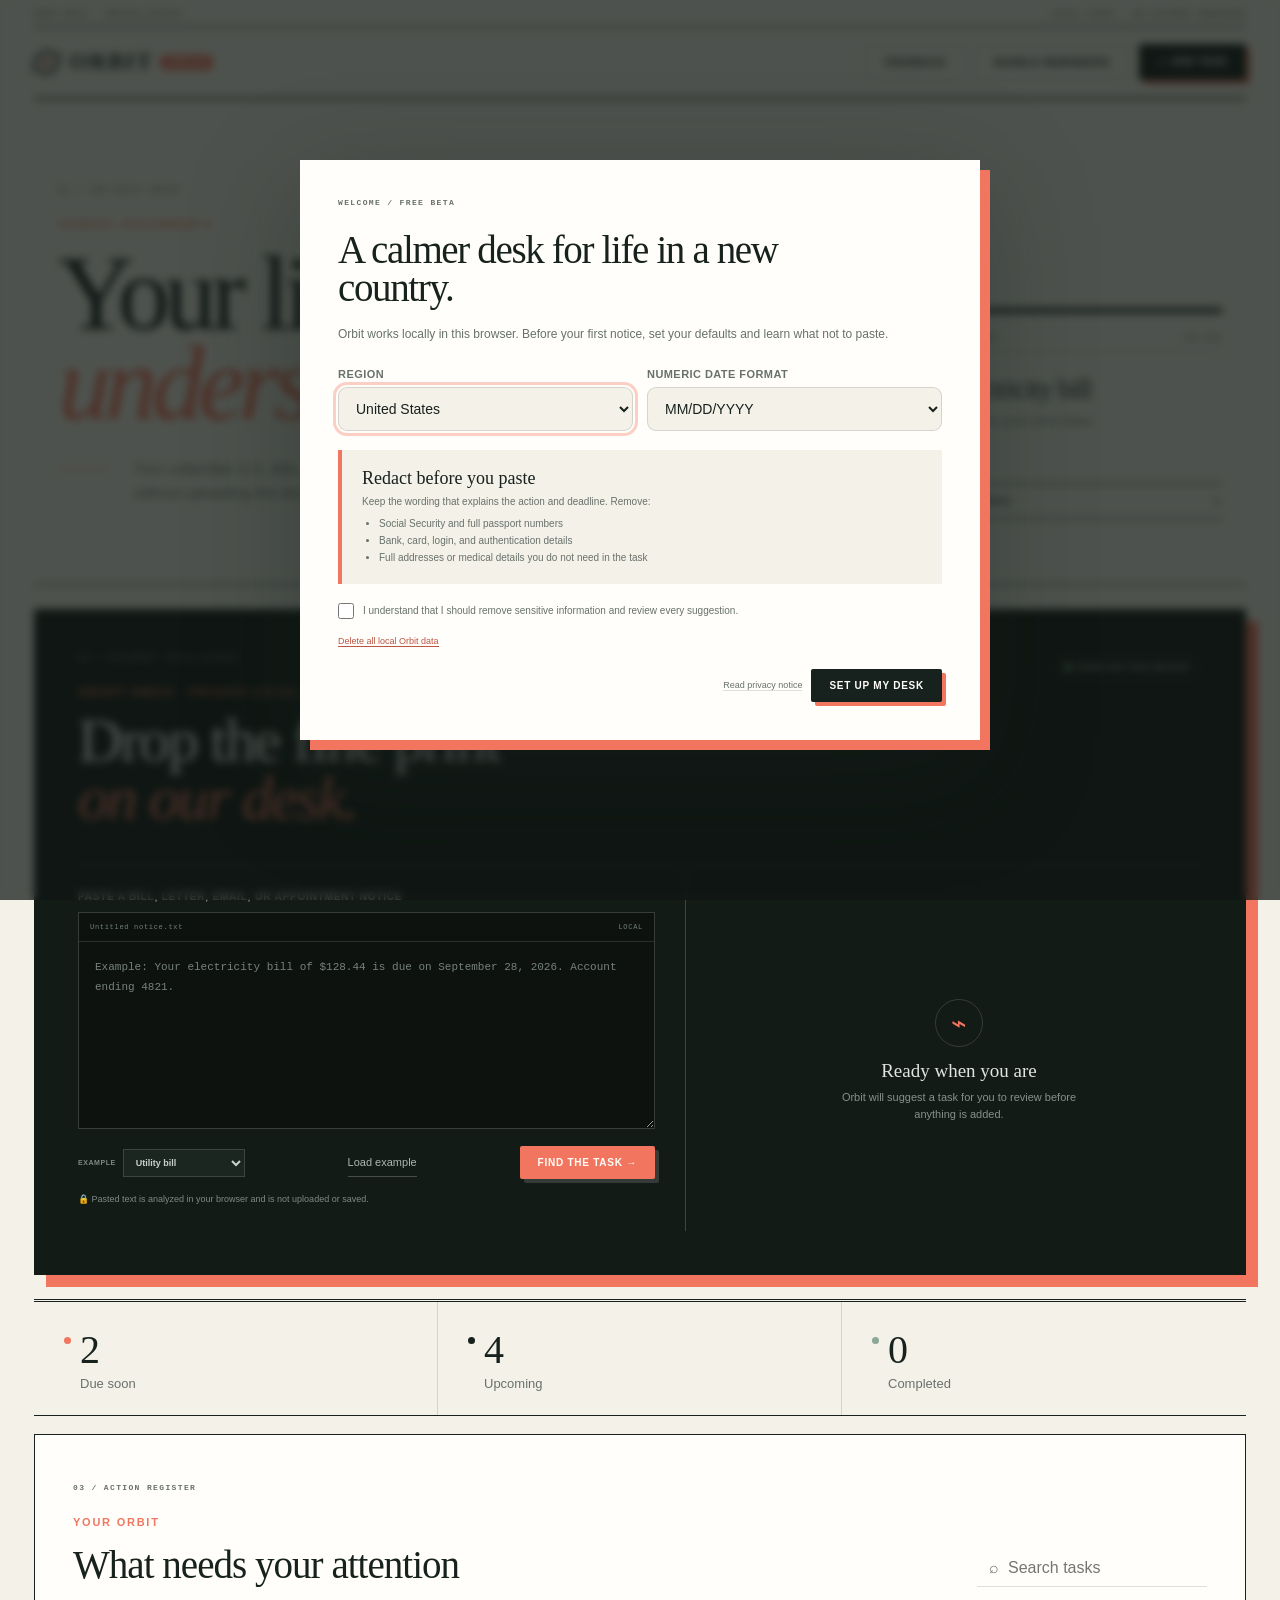
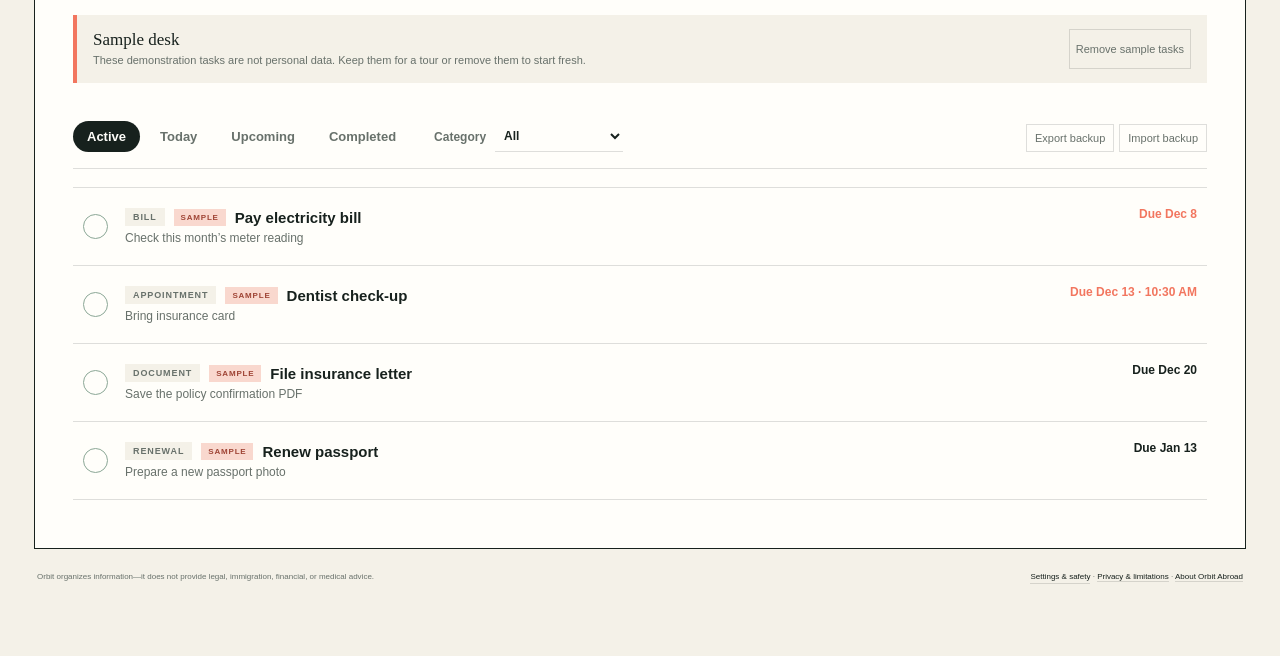
==== commit 262b27ab: "Add files via upload" ====
--- a/app-preview.html
+++ b/app-preview.html
@@ -125,6 +125,11 @@
 .search-field { display: flex; align-items: center; gap: 7px; width: 230px; padding: 8px 12px; border-bottom: 1px solid var(--line); color: var(--muted); }
 .search-field input { width: 100%; border: 0; outline: 0; background: transparent; }
 .controls { margin-top: 38px; padding-bottom: 16px; border-bottom: 1px solid var(--line); }
+.sample-notice { display: flex; align-items: center; justify-content: space-between; gap: 20px; margin-top: 28px; padding: 14px 16px; border-left: 4px solid var(--coral); background: var(--paper); }
+.sample-notice div { display: grid; gap: 3px; }
+.sample-notice strong { font-family: Georgia, serif; font-size: 17px; font-weight: 500; }
+.sample-notice span { color: var(--muted); font-size: 11px; line-height: 1.45; }
+.sample-notice .mini-button { flex: 0 0 auto; min-height: 40px; border: 1px solid var(--line); }
 .tabs { display: flex; gap: 6px; flex-wrap: wrap; }
 .tab { padding: 8px 14px; border: 0; border-radius: 999px; background: transparent; color: var(--muted); cursor: pointer; font-size: 13px; font-weight: 700; }
 .tab:hover { background: var(--paper); }
@@ -144,6 +149,7 @@
 .task-main { min-width: 0; }
 .task-topline { display: flex; align-items: center; gap: 9px; flex-wrap: wrap; }
 .category-pill { padding: 4px 8px; border-radius: 999px; background: var(--paper); color: var(--muted); font-size: 9px; font-weight: 850; letter-spacing: .1em; text-transform: uppercase; }
+.sample-pill { padding: 4px 7px; color: #9f4435; background: var(--coral-soft); font-size: 8px; font-weight: 850; letter-spacing: .1em; text-transform: uppercase; }
 .task-title { margin: 0; font-size: 15px; font-weight: 780; overflow-wrap: anywhere; }
 .task-note { margin: 5px 0 0; color: var(--muted); font-size: 12px; white-space: nowrap; overflow: hidden; text-overflow: ellipsis; }
 .task-side { min-width: 135px; text-align: right; }
@@ -161,7 +167,7 @@
 #taskDialog::backdrop { background: rgba(23,33,29,.48); backdrop-filter: blur(3px); }
 #taskForm { padding: 31px; }
 .dialog-heading { display: flex; align-items: start; justify-content: space-between; margin-bottom: 27px; }
-.icon-button { width: 34px; height: 34px; border: 1px solid var(--line); border-radius: 50%; background: transparent; cursor: pointer; font-size: 22px; line-height: 1; }
+.icon-button { width: 44px; height: 44px; border: 1px solid var(--line); border-radius: 50%; background: transparent; cursor: pointer; font-size: 22px; line-height: 1; }
 .field-grid { display: grid; grid-template-columns: 1fr 1fr; gap: 15px; }
 .field { display: grid; gap: 7px; color: var(--muted); font-size: 11px; font-weight: 800; letter-spacing: .04em; text-transform: uppercase; }
 .field-wide { margin-bottom: 15px; }
@@ -282,7 +288,8 @@
   .edition-bar { display: none; }
   .topbar { height: 72px; }
   .header-actions .button-quiet { display: none; }
-  .header-actions #feedbackButton { display: block; padding: 8px; border: 0; }
+  .brand { min-height: 44px; }
+  .header-actions #feedbackButton { display: block; min-height: 44px; padding: 10px 12px; border: 0; }
   .hero { min-height: 0; grid-template-columns: 1fr; gap: 46px; padding: 53px 2% 43px; }
   h1 { font-size: clamp(54px, 16vw, 74px); }
   .hero-copy { padding-left: 0; }
@@ -302,6 +309,7 @@
   .section-heading { align-items: start; flex-direction: column; }
   .search-field { width: 100%; }
   .controls { align-items: start; flex-direction: column; gap: 13px; }
+  .sample-notice { align-items: start; flex-direction: column; }
   .data-actions { margin-left: 0; }
   .task-card { grid-template-columns: auto minmax(0,1fr); gap: 13px; }
   .task-side { grid-column: 2; text-align: left; min-width: 0; }
@@ -324,7 +332,7 @@
 <body>
   <div class="app-shell">
     <div class="edition-bar">
-      <span>Free private beta · United States</span>
+      <span>Free beta · United States</span>
       <span>Local-first · No account required</span>
     </div>
     <header class="topbar">
@@ -410,6 +418,11 @@
           </label>
         </div>
 
+        <div class="sample-notice" id="sampleNotice" hidden>
+          <div><strong>Sample desk</strong><span>These demonstration tasks are not personal data. Keep them for a tour or remove them to start fresh.</span></div>
+          <button class="mini-button" id="clearSamplesButton" type="button">Remove sample tasks</button>
+        </div>
+
         <div class="controls">
           <div class="tabs" id="viewTabs" role="tablist" aria-label="Task views">
             <button class="tab active" data-view="active" role="tab">Active</button>
@@ -441,11 +454,11 @@
     </main>
   </div>
 
-  <dialog id="welcomeDialog" class="launch-dialog">
+  <dialog id="welcomeDialog" class="launch-dialog" aria-labelledby="welcomeTitle" aria-describedby="welcomeDescription">
     <form id="welcomeForm" method="dialog">
-      <p class="section-number">WELCOME / PRIVATE BETA</p>
-      <h2>A calmer desk for life in a new country.</h2>
-      <p class="dialog-lede">Orbit works locally in this browser. Before your first notice, set your defaults and learn what not to paste.</p>
+      <p class="section-number">WELCOME / FREE BETA</p>
+      <h2 id="welcomeTitle">A calmer desk for life in a new country.</h2>
+      <p class="dialog-lede" id="welcomeDescription">Orbit works locally in this browser. Before your first notice, set your defaults and learn what not to paste.</p>
       <div class="onboarding-grid">
         <label class="field">Region
           <select id="regionInput"><option value="US" selected>United States</option><option value="CA">Canada</option><option value="GB">United Kingdom</option><option value="EU">European Union</option><option value="other">Other</option></select>
@@ -465,24 +478,24 @@
     </form>
   </dialog>
 
-  <dialog id="feedbackDialog" class="launch-dialog feedback-dialog">
+  <dialog id="feedbackDialog" class="launch-dialog feedback-dialog" aria-labelledby="feedbackTitle" aria-describedby="feedbackDescription">
     <form id="feedbackForm" method="dialog">
-      <div class="dialog-heading"><div><p class="eyebrow">PRIVATE BETA FEEDBACK</p><h2>Help shape Orbit.</h2></div><button class="icon-button" id="closeFeedbackButton" type="button" aria-label="Close">×</button></div>
+      <div class="dialog-heading"><div><p class="eyebrow">FREE BETA FEEDBACK</p><h2 id="feedbackTitle">Help shape Orbit.</h2></div><button class="icon-button" id="closeFeedbackButton" type="button" aria-label="Close feedback">×</button></div>
       <label class="field">How useful was this session?
         <select id="feedbackRating"><option value="5">5 — Extremely useful</option><option value="4">4 — Useful</option><option value="3">3 — Somewhat useful</option><option value="2">2 — Not very useful</option><option value="1">1 — Not useful</option></select>
       </label>
       <label class="field field-wide">What confused you or felt missing?
         <textarea id="feedbackText" rows="5" maxlength="1000" required placeholder="The most important thing for us to improve is…"></textarea>
       </label>
-      <p class="privacy-note">Feedback stays in this form until you download it. Orbit does not send it automatically.</p>
-      <div class="dialog-actions"><a class="privacy-link" href="mailto:gdifranco100@gmail.com?subject=Orbit%20Abroad%20beta%20feedback">Email instead</a><button class="button button-dark" type="submit">Download feedback note</button></div>
+      <p class="privacy-note" id="feedbackDescription">Continue to review a prefilled public GitHub issue. Nothing is posted automatically. Do not include personal or sensitive information.</p>
+      <div class="dialog-actions"><a class="privacy-link" href="https://github.com/gdifranco1/orbit-abroad/issues" target="_blank" rel="noopener noreferrer">View public feedback</a><button class="button button-dark" type="submit">Review on GitHub</button></div>
     </form>
   </dialog>
 
-  <dialog id="taskDialog">
+  <dialog id="taskDialog" aria-labelledby="taskDialogTitle" aria-describedby="taskDialogDescription">
     <form id="taskForm" method="dialog">
       <div class="dialog-heading">
-        <div><p class="eyebrow">NEW ITEM</p><h2>Add to your orbit</h2></div>
+        <div><p class="eyebrow">NEW ITEM</p><h2 id="taskDialogTitle">Add to your orbit</h2></div>
         <button class="icon-button" id="closeFormButton" type="button" aria-label="Close">×</button>
       </div>
 
@@ -518,7 +531,7 @@
       <label class="field field-wide">Note or reference <small>(optional)</small>
         <textarea id="notesInput" name="notes" maxlength="240" rows="3" placeholder="Account, location, document name…"></textarea>
       </label>
-      <p class="privacy-note">🔒 Saved only in this browser on this device.</p>
+      <p class="privacy-note" id="taskDialogDescription">🔒 Saved only in this browser on this device.</p>
       <div class="dialog-actions">
         <button class="button button-quiet" id="cancelFormButton" type="button">Cancel</button>
         <button class="button button-dark" type="submit">Add task</button>
@@ -731,10 +744,14 @@
 
   function extractReference(text) {
     const patterns = [
-      /\b(?:invoice|confirmation|reference|ref|policy)\s*(?:number|no\.?|#|:)?\s*([A-Z0-9-]{4,})\b/i,
-      /\baccount\s+(?:ending\s+in\s+|ending\s+|#)?([A-Z0-9-]{4,})\b/i
+      /\baccount\s+(?:ending\s+(?:in\s+)?|number\s*(?:no\.?|#|:)?\s*|#\s*)?([A-Z0-9-]{4,})\b/i,
+      /\b(?:invoice|confirmation|reference|ref|policy)\s*(?:number|no\.?|#|:)?\s*([A-Z0-9-]{4,})\b/i
     ];
-    for (const pattern of patterns) { const match = pattern.exec(text); if (match) return match[1]; }
+    const genericWords = /^(?:account|ending|number|please|details)$/i;
+    for (const pattern of patterns) {
+      const match = pattern.exec(text);
+      if (match && !genericWords.test(match[1])) return match[1];
+    }
     return "";
   }
 
@@ -831,19 +848,24 @@
   const energy = relativeDate(2);
   const dentist = relativeDate(7, "10:30");
   const passport = relativeDate(38);
-  const insurance = relativeDate(-1);
+  const insurance = relativeDate(14);
   return [
-    { id: crypto.randomUUID(), title: "Pay electricity bill", category: "bill", ...energy, reminder: "1440", notes: "Check this month’s meter reading", completed: false },
-    { id: crypto.randomUUID(), title: "Dentist check-up", category: "appointment", ...dentist, reminder: "60", notes: "Bring insurance card", completed: false },
-    { id: crypto.randomUUID(), title: "Renew passport", category: "renewal", ...passport, reminder: "10080", notes: "Prepare a new passport photo", completed: false },
-    { id: crypto.randomUUID(), title: "File insurance letter", category: "document", ...insurance, reminder: "0", notes: "Save the policy confirmation PDF", completed: false }
+    { id: crypto.randomUUID(), title: "Pay electricity bill", category: "bill", ...energy, reminder: "1440", notes: "Check this month’s meter reading", completed: false, sample: true },
+    { id: crypto.randomUUID(), title: "Dentist check-up", category: "appointment", ...dentist, reminder: "60", notes: "Bring insurance card", completed: false, sample: true },
+    { id: crypto.randomUUID(), title: "Renew passport", category: "renewal", ...passport, reminder: "10080", notes: "Prepare a new passport photo", completed: false, sample: true },
+    { id: crypto.randomUUID(), title: "File insurance letter", category: "document", ...insurance, reminder: "0", notes: "Save the policy confirmation PDF", completed: false, sample: true }
   ];
+}
+
+function migrateSampleTasks(tasks) {
+  const legacySamples = new Set(["Pay electricity bill", "Dentist check-up", "Renew passport", "File insurance letter"]);
+  return tasks.map((task) => task.sample || task.createdAt || !legacySamples.has(task.title) ? task : { ...task, sample: true });
 }
 
 function loadTasks() {
   try {
     const saved = JSON.parse(localStorage.getItem(STORAGE_KEY));
-    state.tasks = Array.isArray(saved) ? saved : sampleTasks();
+    state.tasks = Array.isArray(saved) ? migrateSampleTasks(saved) : sampleTasks();
   } catch (_) {
     state.tasks = sampleTasks();
   }
@@ -896,7 +918,7 @@
     return `<article class="task-card ${task.completed ? "is-complete" : ""}" style="animation-delay:${Math.min(index * 35, 210)}ms">
       <button class="check-button" data-action="toggle" data-id="${task.id}" aria-label="${task.completed ? "Mark active" : "Mark complete"}">✓</button>
       <div class="task-main">
-        <div class="task-topline"><span class="category-pill">${categoryName(task.category)}</span><h3 class="task-title">${escapeHtml(task.title)}</h3></div>
+        <div class="task-topline"><span class="category-pill">${categoryName(task.category)}</span>${task.sample ? '<span class="sample-pill">Sample</span>' : ""}<h3 class="task-title">${escapeHtml(task.title)}</h3></div>
         ${task.notes ? `<p class="task-note">${escapeHtml(task.notes)}</p>` : ""}
       </div>
       <div class="task-side">
@@ -908,6 +930,8 @@
       </div>
     </article>`;
   }).join("") : `<div class="empty-state"><strong>Clear skies.</strong><span>No tasks match this view.</span></div>`;
+
+  $("#sampleNotice").hidden = !state.tasks.some((task) => task.sample);
 
   const active = state.tasks.filter((task) => !task.completed);
   $("#dueSoonCount").textContent = active.filter((task) => Core.daysUntil(task, now) <= 7).length;
@@ -1099,14 +1123,13 @@
   window.location.reload();
 }
 
-function downloadFeedback() {
+function openFeedbackIssue() {
   const rating = $("#feedbackRating").value;
   const feedback = $("#feedbackText").value.trim();
-  const note = `Orbit Abroad private beta feedback\nDate: ${new Date().toLocaleDateString()}\nUsefulness: ${rating}/5\n\nWhat confused me or felt missing:\n${feedback}\n`;
-  downloadFile(`orbit-abroad-feedback-${Core.dayKey(new Date())}.txt`, note, "text/plain;charset=utf-8");
-  $("#feedbackDialog").close();
-  $("#feedbackForm").reset();
-  showToast("Feedback note downloaded—thank you");
+  const title = "[Beta feedback] Orbit Abroad experience";
+  const body = `## Beta feedback\n\n**Usefulness:** ${rating}/5\n\n**What confused me or felt missing:**\n${feedback}\n\n---\nI confirm that this report contains no personal or sensitive information.`;
+  const issueUrl = `https://github.com/gdifranco1/orbit-abroad/issues/new?title=${encodeURIComponent(title)}&body=${encodeURIComponent(body)}`;
+  window.location.assign(issueUrl);
 }
 
 async function enableNotifications() {
@@ -1171,9 +1194,15 @@
 $("#welcomeForm").addEventListener("submit", saveOnboarding);
 $("#settingsButton").addEventListener("click", showWelcome);
 $("#resetDataButton").addEventListener("click", resetLocalData);
+$("#clearSamplesButton").addEventListener("click", () => {
+  state.tasks = state.tasks.filter((task) => !task.sample);
+  saveTasks();
+  render();
+  showToast("Sample tasks removed");
+});
 $("#feedbackButton").addEventListener("click", () => $("#feedbackDialog").showModal());
 $("#closeFeedbackButton").addEventListener("click", () => $("#feedbackDialog").close());
-$("#feedbackForm").addEventListener("submit", (event) => { event.preventDefault(); downloadFeedback(); });
+$("#feedbackForm").addEventListener("submit", (event) => { event.preventDefault(); openFeedbackIssue(); });
 $("#exportButton").addEventListener("click", exportBackup);
 $("#importInput").addEventListener("change", importBackup);
 $("#installButton").addEventListener("click", async () => {
